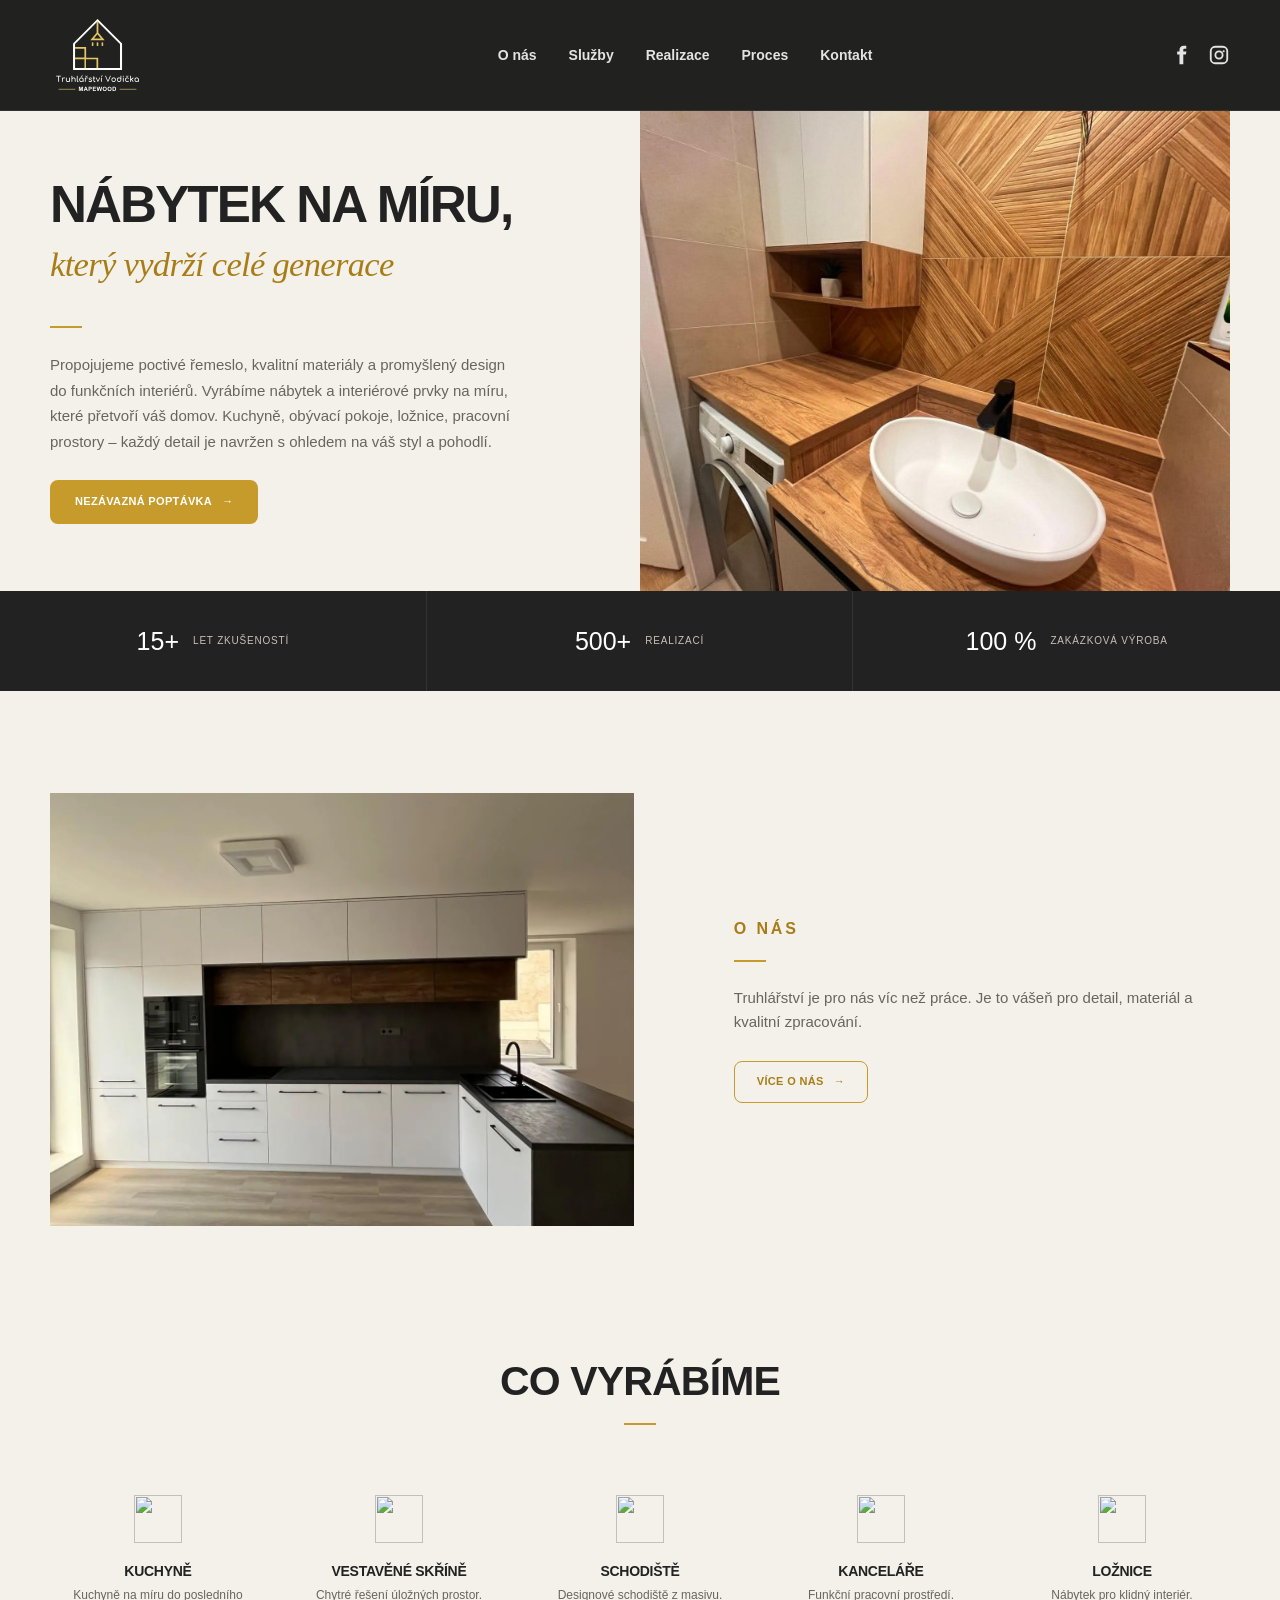
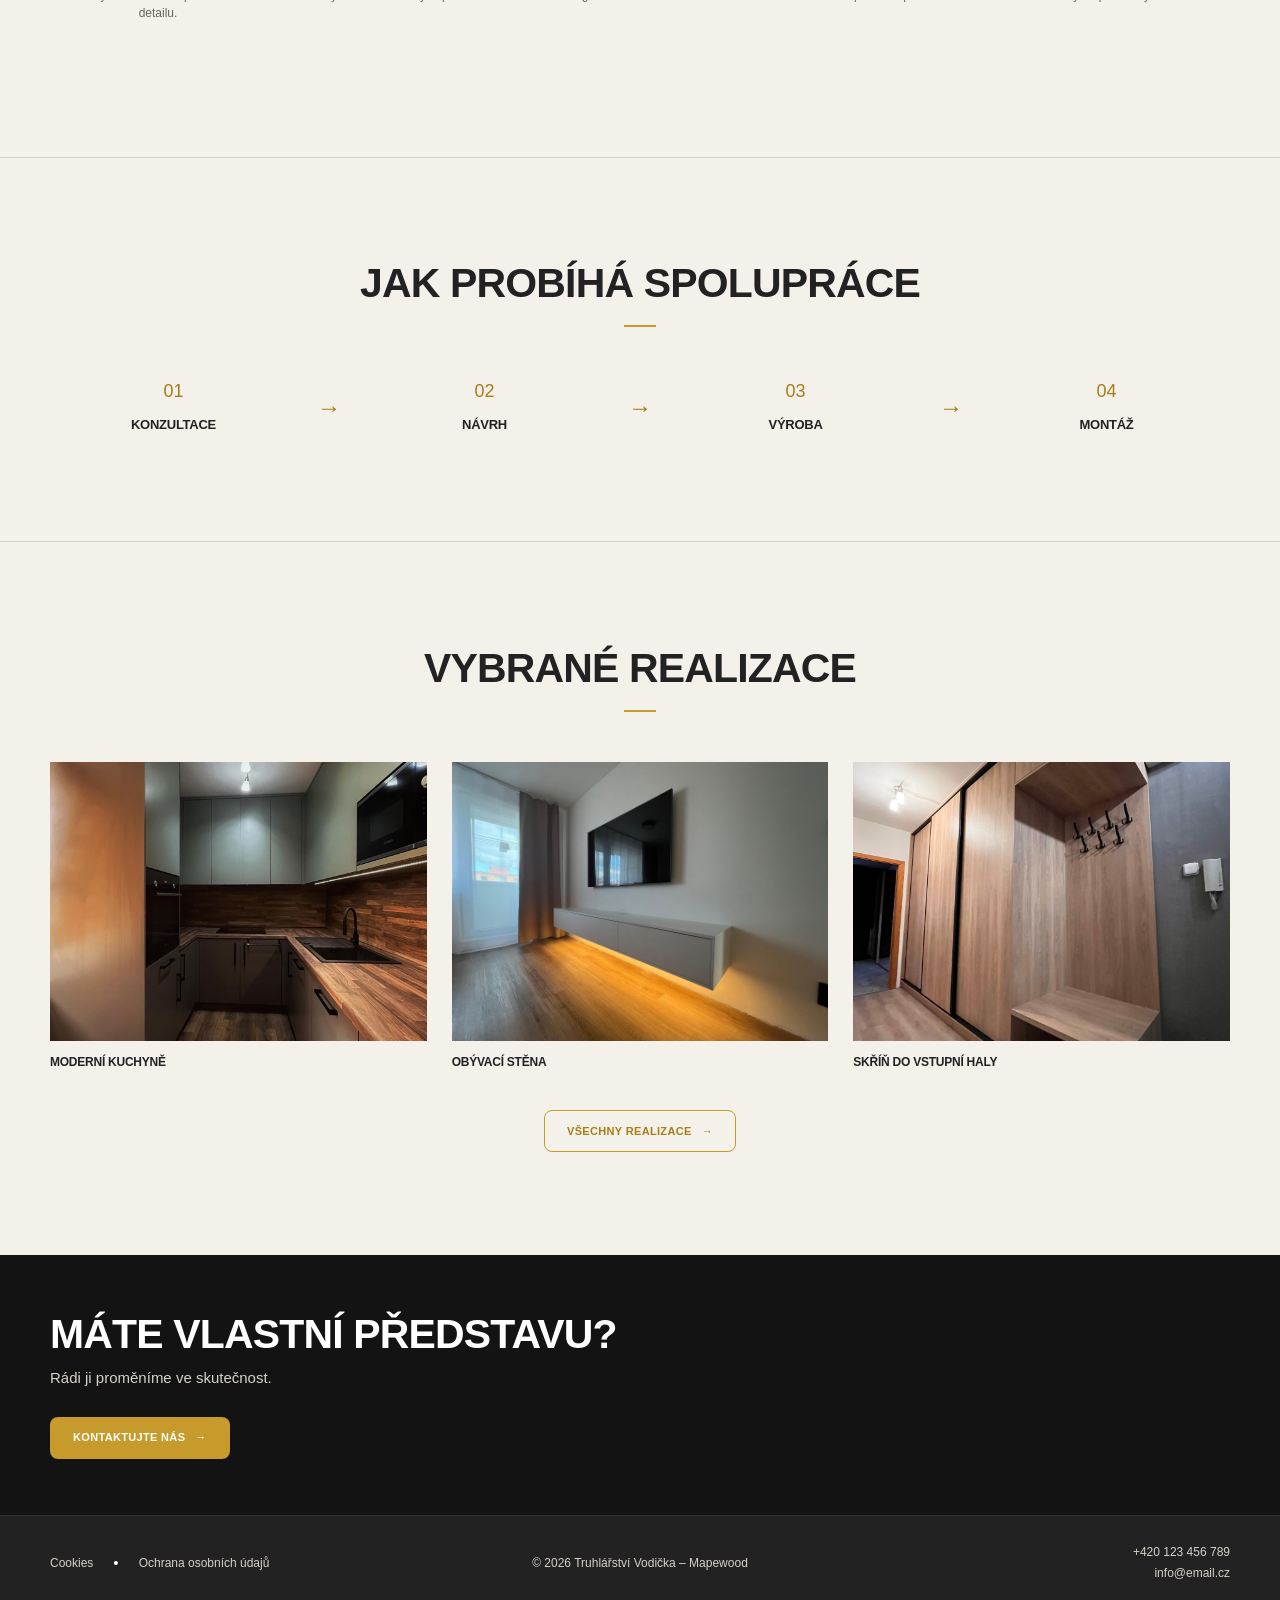
==== index.html @ 7ad86fd7 "Add files via upload Initial website upload" ====
<!DOCTYPE html>
<html lang="cs">

<head>
    <meta charset="UTF-8">

    <meta name="viewport" content="width=device-width, initial-scale=1.0">

    <title>Truhlářství Vodička | Nábytek na míru | Mapewood</title>

    <meta name="description"
        content="Truhlářství Vodička vyrábí zakázkový nábytek a interiéry na míru. Kuchyně, vestavěné skříně, schodiště, ložnice a kancelářský nábytek s důrazem na kvalitu a detail.">

    <meta name="robots" content="index, follow">

    <link rel="icon" type="image/svg+xml" href="assets/favi-vodicka.svg">

    <link rel="stylesheet" href="style.css">
</head>


<body>

    <!-- ===== HEADER ===== -->

    <header class="site-header">

        <div class="site-header__inner">

            <a href="index.html" class="brand" aria-label="Truhlářství Vodička – úvodní stránka">
                <img src="assets/logo-mapewood.svg" alt="Truhlářství Vodička Mapewood">
            </a>


            <nav class="main-nav" id="main-navigation" aria-label="Hlavní navigace">

                <a href="#about">
                    O nás
                </a>

                <a href="pages/sluzby.html">
                    Služby
                </a>

                <a href="pages/realizace.html">
                    Realizace
                </a>

                <a href="#process">
                    Proces
                </a>

                <a href="#contact">
                    Kontakt
                </a>

            </nav>


            <div class="header-socials">

                <a href="#" aria-label="Facebook Truhlářství Vodička" target="_blank" rel="noopener noreferrer">
                    <img src="assets/facebook.svg" alt="" aria-hidden="true">
                </a>

                <a href="#" aria-label="Instagram Truhlářství Vodička" target="_blank" rel="noopener noreferrer">
                    <img src="assets/instagram.svg" alt="" aria-hidden="true">
                </a>

            </div>


            <button class="menu-toggle" type="button" aria-label="Otevřít hlavní menu" aria-controls="main-navigation"
                aria-expanded="false">
                <span></span>
                <span></span>
                <span></span>
            </button>

        </div>

    </header>


    <main>


        <!-- ===== HERO ===== -->

        <section class="hero">

            <div class="hero__content">

                <h1>
                    <span class="hero__title-main">
                        Nábytek na míru,
                    </span>

                    <span class="hero__title-sub">
                        který vydrží celé generace
                    </span>
                </h1>

                <span class="accent-line" aria-hidden="true"></span>

                <p>
                    Propojujeme poctivé řemeslo, kvalitní materiály
                    a promyšlený design do funkčních interiérů. Vyrábíme nábytek a interiérové prvky na míru, které
                    přetvoří váš domov. Kuchyně, obývací pokoje, ložnice, pracovní prostory – každý detail je navržen s
                    ohledem na váš styl a pohodlí.
                </p>

                <a href="#contact" class="button button--primary">
                    Nezávazná poptávka
                    <span aria-hidden="true">→</span>
                </a>

            </div>


            <div class="hero__media">

                <img src="assets/hero.jpg" alt="Zakázkový nábytek na míru v moderním interiéru" fetchpriority="high"
                    decoding="async">

            </div>

        </section>


        <!-- ===== STATS ===== -->

        <section class="stats" aria-label="Truhlářství Vodička v číslech">

            <div class="stats__item">

                <strong>
                    15+
                </strong>

                <span>
                    let zkušeností
                </span>

            </div>


            <div class="stats__item">

                <strong>
                    500+
                </strong>

                <span>
                    realizací
                </span>

            </div>


            <div class="stats__item">

                <strong>
                    100 %
                </strong>

                <span>
                    zakázková výroba
                </span>

            </div>

        </section>


        <!-- ===== ABOUT ===== -->

        <section class="about-section section" id="about">

            <div class="section-inner about-section__inner">

                <div class="about-section__media">

                    <img src="assets/about-us.webp" alt="Truhlářská dílna Truhlářství Vodička" loading="lazy"
                        decoding="async">

                </div>


                <div class="about-section__content">

                    <p class="section-kicker">
                        O nás
                    </p>

                    <span class="accent-line" aria-hidden="true"></span>

                    <p>
                        Truhlářství je pro nás víc než práce.
                        Je to vášeň pro detail, materiál
                        a kvalitní zpracování.
                    </p>

                    <a href="pages/o-nas.html" class="button button--outline">
                        Více o nás
                        <span aria-hidden="true">→</span>
                    </a>

                </div>

            </div>

        </section>


        <!-- ===== SERVICES ===== -->

        <section class="services-section section" id="services">

            <div class="section-inner">

                <div class="section-heading">

                    <h2>
                        Co vyrábíme
                    </h2>

                    <span class="accent-line" aria-hidden="true"></span>

                </div>


                <div class="services-grid">

                    <article class="service-card">

                        <img src="assets/services-kitchen.svg" alt="" aria-hidden="true">

                        <h3>
                            Kuchyně
                        </h3>

                        <p>
                            Kuchyně na míru do posledního detailu.
                        </p>

                    </article>


                    <article class="service-card">

                        <img src="assets/services-wardrobe.svg" alt="" aria-hidden="true">

                        <h3>
                            Vestavěné skříně
                        </h3>

                        <p>
                            Chytré řešení úložných prostor.
                        </p>

                    </article>


                    <article class="service-card">

                        <img src="assets/services-stairs.svg" alt="" aria-hidden="true">

                        <h3>
                            Schodiště
                        </h3>

                        <p>
                            Designové schodiště z masivu.
                        </p>

                    </article>


                    <article class="service-card">

                        <img src="assets/services-office.svg" alt="" aria-hidden="true">

                        <h3>
                            Kanceláře
                        </h3>

                        <p>
                            Funkční pracovní prostředí.
                        </p>

                    </article>


                    <article class="service-card">

                        <img src="assets/services-bedroom.svg" alt="" aria-hidden="true">

                        <h3>
                            Ložnice
                        </h3>

                        <p>
                            Nábytek pro klidný interiér.
                        </p>

                    </article>

                </div>

            </div>

        </section>


        <!-- ===== PROCESS ===== -->

        <section class="process-section section" id="process">

            <div class="section-inner">

                <div class="section-heading">

                    <h2>
                        Jak probíhá spolupráce
                    </h2>

                    <span class="accent-line" aria-hidden="true"></span>

                </div>


                <div class="process">

                    <article>

                        <strong>
                            01
                        </strong>

                        <h3>
                            Konzultace
                        </h3>

                    </article>


                    <span aria-hidden="true">
                        →
                    </span>


                    <article>

                        <strong>
                            02
                        </strong>

                        <h3>
                            Návrh
                        </h3>

                    </article>


                    <span aria-hidden="true">
                        →
                    </span>


                    <article>

                        <strong>
                            03
                        </strong>

                        <h3>
                            Výroba
                        </h3>

                    </article>


                    <span aria-hidden="true">
                        →
                    </span>


                    <article>

                        <strong>
                            04
                        </strong>

                        <h3>
                            Montáž
                        </h3>

                    </article>

                </div>

            </div>

        </section>


        <!-- ===== GALLERY ===== -->

        <section class="featured-section section" aria-labelledby="featured-title">

            <div class="section-inner">

                <div class="section-heading">

                    <h2 id="featured-title">
                        Vybrané realizace
                    </h2>

                    <span class="accent-line" aria-hidden="true"></span>

                </div>


                <div class="featured-grid">

                    <article class="project-card">

                        <img src="assets/kitchen.jpg" alt="Moderní kuchyně vyrobená na míru" loading="lazy"
                            decoding="async">

                        <h3>
                            Moderní kuchyně
                        </h3>

                    </article>


                    <article class="project-card">

                        <img src="assets/livingroom.jpg" alt="Obývací stěna vyrobená na míru" loading="lazy"
                            decoding="async">

                        <h3>
                            Obývací stěna
                        </h3>

                    </article>


                    <article class="project-card">

                        <img src="assets/wardrobe.jpg" alt="Zakázkové skříňe do vstupní haly" loading="lazy"
                            decoding="async">

                        <h3>
                            Skříň do vstupní haly
                        </h3>

                    </article>

                </div>


                <div class="featured-section__more">

                    <a href="pages/realizace.html" class="button button--outline">
                        Všechny realizace
                        <span aria-hidden="true">→</span>
                    </a>

                </div>

            </div>

        </section>


        <!-- ===== CONTACT ===== -->

        <section class="cta-section" id="contact" aria-labelledby="contact-title">

            <div class="cta-overlay" aria-hidden="true"></div>


            <div class="section-inner">

                <h2 id="contact-title">
                    Máte vlastní představu?
                </h2>

                <p>
                    Rádi ji proměníme ve skutečnost.
                </p>

                <a href="mailto:info@email.cz" class="button button--primary">
                    Kontaktujte nás
                    <span aria-hidden="true">→</span>
                </a>

            </div>

        </section>


    </main>


    <!-- ===== FOOTER ===== -->

    <footer class="site-footer">

        <div class="section-inner site-footer__inner">

            <nav class="footer-legal" aria-label="Právní informace">
                <a href="pages/cookies.html">
                    Cookies
                </a>

                <span class="footer-separator" aria-hidden="true">
                    •
                </span>

                <a href="pages/ochrana-osobnich-udaju.html">
                    Ochrana osobních údajů
                </a>
            </nav>


            <p class="footer-copyright">
                © 2026 Truhlářství Vodička – Mapewood
            </p>


            <address class="footer-contact">

                <a href="tel:+420123456789">
                    +420 123 456 789
                </a>

                <a href="mailto:info@email.cz">
                    info@email.cz
                </a>

            </address>

        </div>

    </footer>


    <script src="script.js"></script>

</body>

</html>
---- style.css ----
/* ===== VARIABLES ===== */

:root {
    --cream: #f4f1eb;
    --cream-dark: #e9e4da;
    --white: #ffffff;

    --charcoal: #222222;
    --charcoal-light: #333333;

    --muted: #68655f;
    --line: #d9d4ca;

    --gold: #c79b2b;
    --gold-dark: #a87d17;

    --content-width: 1180px;

    --section-space: clamp(80px, 8vw, 125px);

    --transition: 220ms ease;
}


/* ===== RESET ===== */

* {
    box-sizing: border-box;
}

html {
    scroll-behavior: smooth;
}

body {
    margin: 0;

    background: var(--cream);
    color: var(--charcoal);

    font-family: Arial, Helvetica, sans-serif;
    font-size: 15px;
    line-height: 1.6;
}

img {
    display: block;
    max-width: 100%;
}

a {
    color: inherit;
    text-decoration: none;
}

button {
    font: inherit;
}

h1,
h2,
h3,
p {
    margin-top: 0;
}

h1,
h2,
h3 {
    line-height: 1.15;
    font-weight: 600;
    letter-spacing: -0.02em;
}

h1 {
    font-size: clamp(42px, 5vw, 70px);
}

h2 {
    font-size: clamp(30px, 3.2vw, 46px);
}

h3 {
    font-size: 17px;
}

p {
    color: var(--muted);
}


/* ===== SHARED ===== */

.section-inner {
    width: min(var(--content-width),
            calc(100% - 48px));

    margin-inline: auto;
}

.section {
    padding-block: var(--section-space);
}

.eyebrow,
.section-kicker {
    margin-bottom: 13px;

    color: var(--gold-dark);

    font-size: 16px;
    font-weight: 700;

    letter-spacing: 0.18em;
    text-transform: uppercase;
}

.section-kicker--light {
    color: var(--gold);
}

.accent-line {
    display: block;

    width: 32px;
    height: 2px;

    margin: 18px 0 24px;

    background: var(--gold);
}


/* ===== BUTTONS ===== */

.button {
    display: inline-flex;

    align-items: center;
    justify-content: center;

    gap: 10px;

    min-height: 42px;

    padding: 10px 22px;

    border: 1px solid transparent;
    border-radius: 8px;

    font-size: 11px;
    font-weight: 700;

    letter-spacing: 0.03em;
    text-transform: uppercase;

    transition:
        background var(--transition),
        color var(--transition),
        border-color var(--transition),
        transform var(--transition);
}

.button:hover {
    transform: translateY(-1px);
}

.button--primary {
    color: var(--white);
    background: var(--gold);
}

.button--primary:hover {
    background: var(--gold-dark);
}

.button--outline {
    color: var(--gold-dark);

    border-color: var(--gold);

    background: transparent;
}

.button--outline:hover {
    color: var(--white);

    background: var(--gold);
}


/* ===== HEADER ===== */

.site-header {
    position: sticky;
    top: 0;
    z-index: 100;

    background: rgba(24, 24, 22, 0.96);

    border-bottom: 1px solid rgba(255, 255, 255, 0.08);

    transition:
        background 250ms ease,
        box-shadow 250ms ease,
        backdrop-filter 250ms ease;
}


/* scroll - glass efekt */

.site-header.is-scrolled {
    background: rgba(24, 24, 22, 0.78);

    box-shadow: 0 8px 30px rgba(0, 0, 0, 0.14);

    backdrop-filter: blur(14px);
    -webkit-backdrop-filter: blur(14px);
}

.site-header__inner {
    width: min(var(--content-width),
            calc(100% - 48px));

    min-height: 110px;

    margin-inline: auto;

    display: grid;

    grid-template-columns:
        150px 1fr auto;

    align-items: center;

    gap: 35px;
}


/* ===== LOGO ===== */

.brand {
    display: inline-flex;

    width: 95px;
    height: 90px;

    padding: 6px;

    align-items: center;
}

.brand img {
    width: 100%;
    height: 100%;

    object-fit: contain;
}


/* ===== NAVIGATION ===== */

.main-nav {
    display: flex;

    justify-content: center;
    align-items: center;

    gap: clamp(22px, 2.5vw, 42px);
}

.main-nav a {
    position: relative;

    color: rgba(255, 255, 255, 0.88);

    font-size: 14px;
    font-weight: 600;

    transition: color var(--transition);
}

.main-nav a:hover,
.main-nav a.is-active {
    color: var(--gold);
}

.main-nav a::after {
    content: "";

    position: absolute;

    left: 0;
    right: 0;
    bottom: -7px;

    height: 2px;

    background: var(--gold);

    transform: scaleX(0);

    transition: transform var(--transition);
}

.main-nav a:hover,
.main-nav a.is-active {
    color: var(--gold-dark);
}

.main-nav a:hover::after,
.main-nav a.is-active::after {
    transform: scaleX(1);
}


/* ===== HEADER SOCIALS ===== */

.header-socials {
    display: flex;

    align-items: center;

    gap: 16px;
}

.header-socials a {
    display: flex;

    align-items: center;
    justify-content: center;
}

.header-socials img {
    width: 22px;
    height: 22px;

    object-fit: contain;

    filter: invert(1);

    opacity: 0.88;

    transition:
        transform var(--transition),
        opacity var(--transition);
}

.header-socials a:hover img {
    transform: translateY(-2px);
    opacity: 1;
}


/* ===== MOBILE TOGGLE ===== */

.menu-toggle {
    display: none;

    width: 42px;
    height: 42px;

    padding: 9px;

    border: 0;

    background: transparent;

    cursor: pointer;
}

.menu-toggle span {
    display: block;

    width: 100%;
    height: 2px;

    margin: 5px 0;

    background: var(--white);
}


/* ===== HERO ===== */

.hero {
    width: min(var(--content-width),
            calc(100% - 48px));

    min-height: 480px;

    margin-inline: auto;

    display: grid;

    grid-template-columns:
        1fr 1fr;

    align-items: stretch;
}

.hero__content {
    display: flex;

    flex-direction: column;
    justify-content: center;
    align-items: flex-start;

    padding:
        60px clamp(40px, 5vw, 70px) 60px 0;
}

.hero__content h1 {
    margin: 0 0 24px;

    line-height: 1;
    letter-spacing: -0.03em;
}

.hero__title-main {
    display: block;

    white-space: nowrap;

    color: var(--charcoal);

    font-family: Arial, Helvetica, sans-serif;

    font-size: clamp(40px, 4vw, 58px);
    font-weight: 700;

    line-height: 1.05;

    text-transform: uppercase;
}

.hero__title-sub {
    display: block;

    margin-top: 13px;

    color: var(--gold-dark);

    font-family: Georgia, "Times New Roman", serif;

    font-size: clamp(27px, 2.7vw, 40px);
    font-weight: 400;
    font-style: italic;

    line-height: 1.15;

    letter-spacing: -0.02em;

    text-transform: lowercase;
}

.hero__content>p {
    max-width: 470px;

    margin-bottom: 26px;

    font-size: 15px;
    line-height: 1.7;
}

.hero__content .button {
    width: auto;

    min-height: 44px;

    padding: 11px 24px;

    border-radius: 8px;
}

.hero__media {
    width: 100%;
    height: 100%;

    min-height: 480px;

    overflow: hidden;
}

.hero__media img {
    width: 100%;
    height: 100%;

    object-fit: cover;
}


/* ===== STATS ===== */

.stats {
    display: grid;

    grid-template-columns:
        repeat(3, 1fr);

    color: var(--white);

    background: var(--charcoal);
}

.stats__item {
    min-height: 100px;

    padding: 25px;

    display: flex;

    align-items: center;
    justify-content: center;

    gap: 14px;

    border-right: 1px solid rgba(255, 255, 255, 0.08);
}

.stats__item:last-child {
    border-right: 0;
}

.stats strong {
    font-size: 25px;
    font-weight: 500;
}

.stats span {
    color: #c6c1b8;

    font-size: 10px;

    letter-spacing: 0.08em;

    text-transform: uppercase;
}


/* ===== SECTION HEADINGS ===== */

.section-heading {
    margin-bottom: 50px;

    text-align: center;
}

.section-heading h2 {
    margin-bottom: 0;

    text-transform: uppercase;
}

.section-heading .accent-line {
    margin-inline: auto;
}

.section-heading--row {
    display: flex;

    align-items: end;
    justify-content: space-between;

    gap: 30px;

    text-align: left;
}

.section-heading--row .accent-line {
    margin-left: 0;
}


/* ===== ABOUT ===== */

.about-section__inner {
    display: grid;

    grid-template-columns:
        1fr 0.85fr;

    align-items: center;

    gap: clamp(45px, 8vw, 100px);
}

.about-section__media {
    aspect-ratio: 1.35;

    overflow: hidden;
}

.about-section__media img {
    width: 100%;
    height: 100%;

    object-fit: cover;

    transition: transform 500ms ease;
}

.about-section__media:hover img {
    transform: scale(1.02);
}

.about-section__content {
    max-width: 500px;
}

.about-section__content h2 {
    text-transform: uppercase;
}

.about-section__content .button {
    margin-top: 12px;
}


/* ===== SERVICES ===== */

.services-section {
    padding-top: 30px;
}

.services-grid {
    display: grid;

    grid-template-columns:
        repeat(5, 1fr);

    gap: 25px;
}

.service-card {
    padding: 20px 12px;

    text-align: center;
}

.service-card img {
    width: 48px;
    height: 48px;

    margin: 0 auto 20px;
}

.service-card h3 {
    margin-bottom: 8px;

    font-size: 14px;

    text-transform: uppercase;
}

.service-card p {
    max-width: 170px;

    margin-inline: auto;

    font-size: 12px;

    line-height: 1.45;
}


/* ===== PROCESS ===== */

.process-section {
    border-block: 1px solid var(--line);
}

.process {
    display: grid;

    grid-template-columns:
        1fr auto 1fr auto 1fr auto 1fr;

    align-items: center;

    gap: 20px;

    text-align: center;
}

.process article strong {
    display: block;

    margin-bottom: 12px;

    color: var(--gold-dark);

    font-size: 18px;
    font-weight: 500;
}

.process article h3 {
    margin-bottom: 6px;

    font-size: 13px;

    text-transform: uppercase;
}

.process article p {
    max-width: 180px;

    margin-inline: auto;

    font-size: 11px;

    line-height: 1.45;
}

.process>span {
    color: var(--gold-dark);

    font-size: 24px;
}


/* ===== GALLERY ===== */

.featured-grid {
    display: grid;

    grid-template-columns:
        repeat(3, 1fr);

    gap: 25px;
}

.project-card {
    overflow: hidden;
}

.project-card img {
    width: 100%;

    aspect-ratio: 1.35;

    object-fit: cover;

    margin-bottom: 15px;

    transition: transform 500ms ease;
}

.project-card:hover img {
    transform: scale(1.035);
}

.project-card h3 {
    margin-bottom: 1px;

    font-size: 12px;

    text-transform: uppercase;
}

.project-card p {
    margin: 0;

    font-size: 11px;
}

.featured-section__more {
    display: flex;

    justify-content: center;

    margin-top: 40px;
}


/* ===== CONTACT ===== */

.cta-section {
    position: relative;

    min-height: 260px;

    display: flex;

    align-items: center;

    isolation: isolate;

    background:
        #222 url("assets/our-work.webp") center / cover no-repeat;
}

.cta-overlay {
    position: absolute;

    inset: 0;

    z-index: -1;

    background: rgba(15, 15, 15, 0.72);
}

.cta-section h2 {
    margin-bottom: 8px;

    color: var(--white);

    text-transform: uppercase;
}

.cta-section p:not(.section-kicker) {
    color: #d7d3ca;
}

.cta-section .button {
    margin-top: 12px;
}


/* ===== FOOTER ===== */

.site-footer {
    color: var(--white);

    background: var(--charcoal);
    border-top: 1px solid rgba(255, 255, 255, 0.06);
}

.site-footer__inner {
    min-height: 95px;

    display: grid;

    grid-template-columns:
        1fr auto 1fr;

    align-items: center;

    gap: 40px;
}


/* Právní odkazy */

.footer-legal {
    display: flex;

    align-items: center;
    gap: 20px;
}

.footer-legal a {
    color: #d6d1c9;

    font-size: 12px;

    transition: color var(--transition);
}

.footer-legal a:hover {
    color: var(--gold);
}


/* Copyright */

.footer-copyright {
    margin: 0;

    color: #d6d1c9;

    font-size: 12px;

    text-align: center;
    white-space: nowrap;
}


/* Kontakt */

.footer-contact {
    display: flex;

    flex-direction: column;
    align-items: flex-end;

    gap: 2px;

    margin: 0;

    font-style: normal;
}

.footer-contact a {
    color: #d6d1c9;

    font-size: 12px;

    transition: color var(--transition);
}

.footer-contact a:hover {
    color: var(--gold);
}

/* ===== PAGE HERO ===== */

.page-hero {
    position: relative;

    min-height: 320px;

    display: flex;
    align-items: center;

    overflow: hidden;

    isolation: isolate;
}

.page-hero__media {
    position: absolute;
    inset: 0;

    z-index: -2;
}

.page-hero__media img {
    width: 100%;
    height: 100%;

    object-fit: cover;
}

.page-hero__overlay {
    position: absolute;
    inset: 0;

    z-index: -1;

    background: rgba(20, 20, 18, 0.58);
}

.page-hero__content {
    display: flex;
    align-items: center;

    min-height: 320px;
}

.page-hero h1 {
    margin: 0;

    color: var(--white);

    font-size: clamp(42px, 5vw, 64px);
    font-weight: 700;

    text-transform: uppercase;
}

/* ===== ABOUT GALLERY ===== */

.about-gallery {
    padding: 0 0 var(--section-space);
}

.about-gallery__grid {
    display: grid;

    grid-template-columns:
        0.85fr 1.3fr 0.85fr;

    gap: 16px;

    align-items: stretch;
}

.about-gallery__item {
    margin: 0;

    height: 300px;

    overflow: hidden;
}

.about-gallery__item--large {
    height: 360px;

    margin-top: -30px;
}

.about-gallery__item img {
    width: 100%;
    height: 100%;

    object-fit: cover;

    transition: transform 500ms ease;
}

.about-gallery__item:hover img {
    transform: scale(1.025);
}

/* ===== SERVICES PAGE INTRO ===== */

.services-page-intro__inner {
    max-width: 760px;

    text-align: center;
}

.services-page-intro__inner .accent-line {
    margin-inline: auto;
}

.services-page-intro__inner h2 {
    margin-bottom: 0;
}

.services-page-intro__inner>p:last-child {
    margin-top: 0;

    font-size: 16px;
    line-height: 1.8;
}


/* ===== SERVICE DETAIL ===== */

.service-detail {
    border-top: 1px solid var(--line);
}

.service-detail__inner {
    display: grid;

    grid-template-columns:
        0.8fr 1.2fr;

    gap: clamp(55px, 7vw, 100px);

    align-items: center;
}


/* střídání strany */

.service-detail--reverse .service-detail__content {
    order: 2;
}

.service-detail--reverse .service-detail__gallery {
    order: 1;
}


/* text */

.service-detail__content {
    max-width: 440px;
}

.service-detail__content h2 {
    margin-bottom: 0;

    font-size: clamp(30px, 3vw, 44px);

    text-transform: uppercase;
}

.service-detail__content p {
    line-height: 1.8;
}


/* galerie */

.service-detail__gallery {
    display: grid;

    grid-template-columns:
        1.25fr 0.75fr;

    grid-template-rows:
        1fr 1fr;

    gap: 10px;

    min-height: 430px;
}

.service-detail__image {
    margin: 0;

    overflow: hidden;
}

.service-detail__image--large {
    grid-row:
        1 / 3;
}

.service-detail__image img {
    width: 100%;
    height: 100%;

    object-fit: cover;

    transition: transform 500ms ease;
}

.service-detail__image:hover img {
    transform: scale(1.025);
}

/* ===== TABLET ===== */

@media (max-width: 1000px) {

    .site-header__inner {
        grid-template-columns:
            140px 1fr auto;

        gap: 20px;
    }

    .main-nav {
        gap: 18px;
    }

    .main-nav a {
        font-size: 13px;
    }

    .hero__title-main {
        font-size: clamp(34px, 4.5vw, 48px);
    }

    .hero__title-sub {
        font-size: clamp(24px, 3vw, 34px);
    }

    .services-grid {
        grid-template-columns:
            repeat(3, 1fr);
    }

    .process {
        grid-template-columns:
            repeat(2, 1fr);

        gap: 35px;
    }

    .process>span {
        display: none;
    }
}


/* ===== MOBILE ===== */

@media (max-width: 760px) {

    .section-inner,
    .site-header__inner,
    .hero {
        width: calc(100% - 32px);
    }

    .site-header__inner {
        min-height: 90px;

        grid-template-columns:
            1fr auto;
    }

    .brand {
        width: 105px;
        height: 85px;
    }

    .main-nav,
    .header-socials {
        display: none;
    }

    .menu-toggle {
        display: block;
    }

    .menu-toggle span {
        transition:
            transform 220ms ease,
            opacity 220ms ease;
    }

    .menu-toggle.is-active span:nth-child(1) {
        transform: translateY(7px) rotate(45deg);
    }

    .menu-toggle.is-active span:nth-child(2) {
        opacity: 0;
    }

    .menu-toggle.is-active span:nth-child(3) {
        transform: translateY(-7px) rotate(-45deg);
    }

    .main-nav.is-open {
        position: absolute;

        top: 90px;
        right: 16px;
        left: auto;

        width: 66.666%;

        display: flex;

        flex-direction: column;

        align-items: flex-start;

        gap: 0;

        padding: 16px 22px 20px;

        background: var(--cream);

        border: 1px solid var(--line);

        box-shadow:
            0 10px 25px rgba(0, 0, 0, 0.10);
    }

    .main-nav.is-open a {
        width: 100%;

        padding: 12px 4px;

        color: var(--charcoal);

        font-size: 14px;
    }

    .main-nav.is-open a:hover,
    .main-nav.is-open a.is-active {
        color: var(--gold-dark);
    }

    .main-nav.is-open a::after {
        display: none;
    }


    /* ===== MOBILE HERO ===== */

    .hero {
        grid-template-columns: 1fr;

        min-height: auto;
    }

    .hero__content {
        padding:
            50px 0 45px;
    }

    .hero__content h1 {
        margin-bottom: 22px;
    }

    .hero__title-main {
        white-space: normal;

        font-size: clamp(36px, 10vw, 48px);
    }

    .hero__title-sub {
        margin-top: 10px;

        font-size: clamp(25px, 7vw, 34px);
    }

    .hero__content>p {
        max-width: 100%;
    }

    .hero__media {
        min-height: 330px;
    }


    /* ===== MOBILE STATS ===== */

    .stats {
        grid-template-columns: 1fr;
    }

    .stats__item {
        min-height: 80px;

        border-right: 0;

        border-bottom:
            1px solid rgba(255, 255, 255, 0.08);
    }

    .stats__item:last-child {
        border-bottom: 0;
    }


    /* ===== MOBILE ABOUT ===== */

    .about-section__inner {
        grid-template-columns: 1fr;
    }

    .about-section__content {
        max-width: none;
    }


    /* ===== MOBILE SERVICES ===== */

    .services-grid {
        grid-template-columns:
            1fr 1fr;
    }


    /* ===== MOBILE HEADINGS ===== */

    .section-heading--row {
        align-items: flex-start;

        flex-direction: column;
    }


    /* ===== MOBILE GALLERY ===== */

    .featured-grid {
        grid-template-columns:
            1fr 1fr;
    }


    .site-footer__inner {
        grid-template-columns: 1fr;

        gap: 22px;

        padding-block: 35px;

        text-align: center;
    }

    .footer-separator {
        color: var(--gold);
        font-size: 12px;
    }

    .footer-legal {
        justify-content: center;

        flex-wrap: wrap;

        gap: 8px 18px;
    }

    .footer-copyright {
        white-space: normal;
    }

    .footer-contact {
        align-items: center;
    }

    .page-hero,
    .page-hero__content {
        min-height: 220px;
    }

    .about-page__inner {
        grid-template-columns: 1fr;

        gap: 35px;
    }

    .about-page__text {
        max-width: none;
    }

    .about-gallery__grid {
        grid-template-columns: 1fr;

        gap: 12px;
    }

    .about-gallery__item,
    .about-gallery__item--large {
        height: 260px;

        margin-top: 0;
    }

    /* ===== MOBILE SERVICES PAGE ===== */

    @media (max-width: 760px) {

        .services-page-intro__inner {
            max-width: none;
        }

        .service-detail__inner {
            grid-template-columns: 1fr;

            gap: 35px;
        }

        .service-detail--reverse .service-detail__content,
        .service-detail--reverse .service-detail__gallery {
            order: initial;
        }

        .service-detail__content {
            max-width: none;
        }

        .service-detail__gallery {
            grid-template-columns:
                1fr 1fr;

            grid-template-rows:
                260px 200px;

            min-height: 0;
        }

        .service-detail__image--large {
            grid-column:
                1 / 3;

            grid-row: auto;
        }

    }
}

/* ===== SMALL MOBILE ===== */

@media (max-width: 480px) {

    .services-grid,
    .featured-grid {
        grid-template-columns: 1fr;
    }

    .process {
        grid-template-columns: 1fr;
    }

    .hero__title-main {
        font-size: 34px;
    }

    .hero__title-sub {
        font-size: 26px;
    }

    .main-nav.is-open {
        width: 72%;
    }

    .service-detail__gallery {
        grid-template-columns: 1fr;
        grid-template-rows: none;
    }

    .service-detail__image,
    .service-detail__image--large {
        grid-column: auto;
        grid-row: auto;

        height: 240px;
    }
}
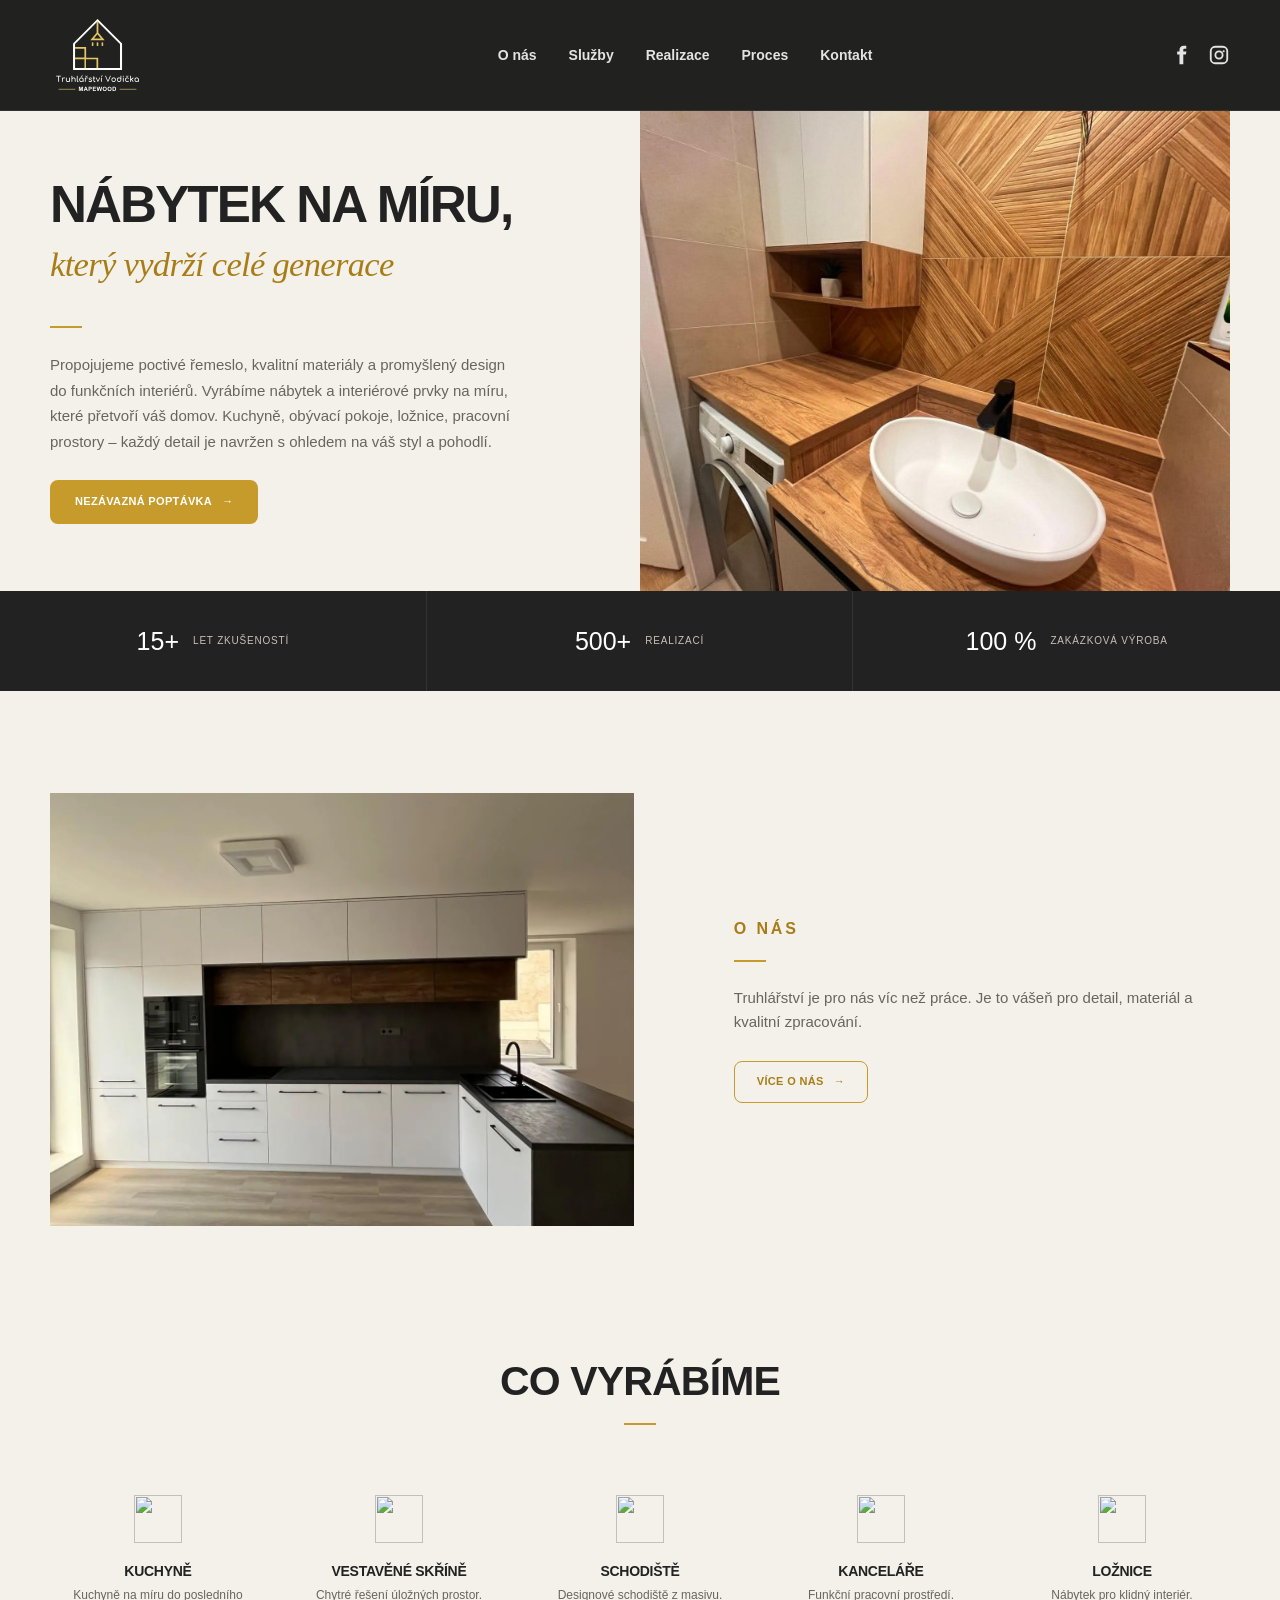
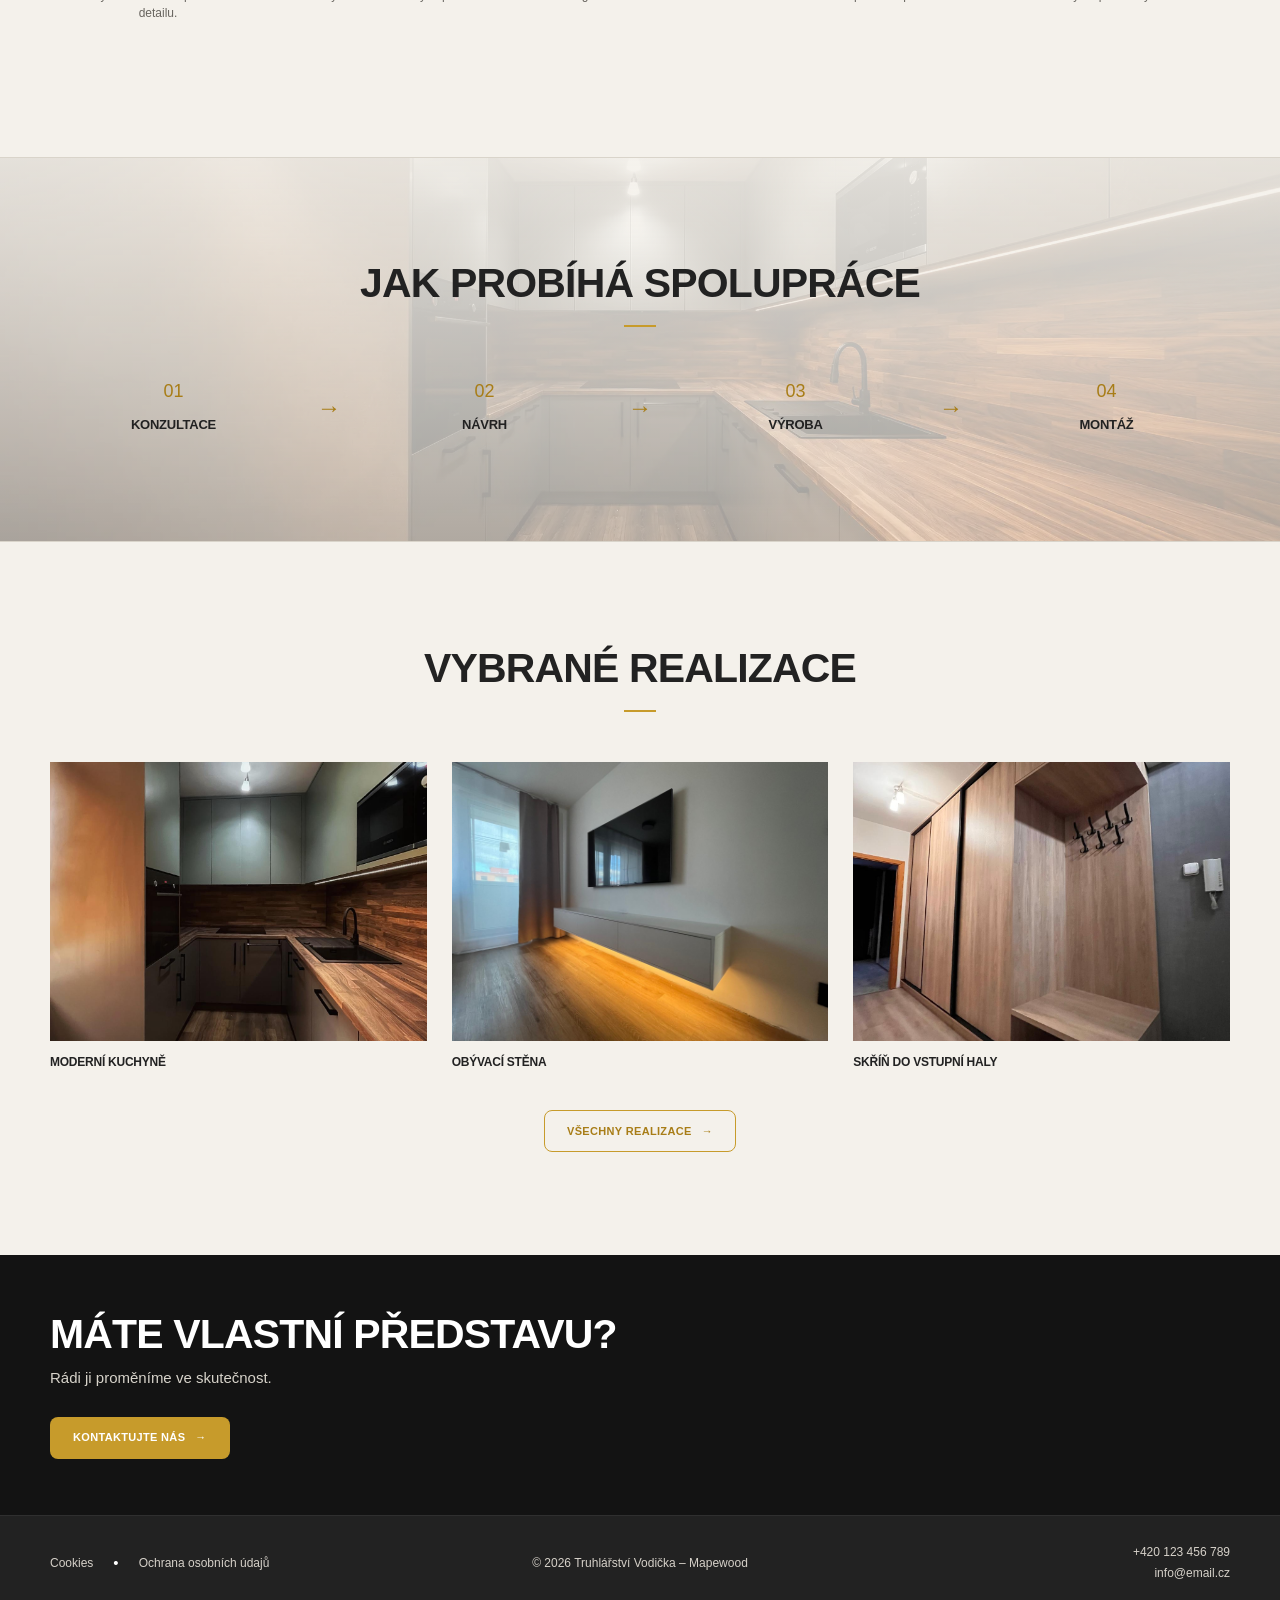
==== commit 1d879479: "Add files via upload" ====
--- a/index.html
+++ b/index.html
@@ -50,7 +50,7 @@
                     Proces
                 </a>
 
-                <a href="#contact">
+                <a href="pages/kontakt.html">
                     Kontakt
                 </a>
 
--- a/style.css
+++ b/style.css
@@ -184,7 +184,6 @@
 
 .button--outline:hover {
     color: var(--white);
-
     background: var(--gold);
 }
 
@@ -280,11 +279,6 @@
     transition: color var(--transition);
 }
 
-.main-nav a:hover,
-.main-nav a.is-active {
-    color: var(--gold);
-}
-
 .main-nav a::after {
     content: "";
 
@@ -667,7 +661,14 @@
 /* ===== PROCESS ===== */
 
 .process-section {
+    position: relative;
+
     border-block: 1px solid var(--line);
+
+    background:
+        linear-gradient(rgba(244, 241, 235, 0.92),
+            rgba(244, 241, 235, 0.65)),
+        url("assets/proces.webp") center / cover no-repeat;
 }
 
 .process {
@@ -773,7 +774,7 @@
 }
 
 
-/* ===== CONTACT ===== */
+/* ===== CTA ===== */
 
 .cta-section {
     position: relative;
@@ -823,6 +824,7 @@
     color: var(--white);
 
     background: var(--charcoal);
+
     border-top: 1px solid rgba(255, 255, 255, 0.06);
 }
 
@@ -846,6 +848,7 @@
     display: flex;
 
     align-items: center;
+
     gap: 20px;
 }
 
@@ -903,6 +906,7 @@
     color: var(--gold);
 }
 
+
 /* ===== PAGE HERO ===== */
 
 .page-hero {
@@ -911,6 +915,7 @@
     min-height: 320px;
 
     display: flex;
+
     align-items: center;
 
     overflow: hidden;
@@ -920,6 +925,7 @@
 
 .page-hero__media {
     position: absolute;
+
     inset: 0;
 
     z-index: -2;
@@ -934,6 +940,7 @@
 
 .page-hero__overlay {
     position: absolute;
+
     inset: 0;
 
     z-index: -1;
@@ -943,6 +950,7 @@
 
 .page-hero__content {
     display: flex;
+
     align-items: center;
 
     min-height: 320px;
@@ -958,6 +966,7 @@
 
     text-transform: uppercase;
 }
+
 
 /* ===== ABOUT GALLERY ===== */
 
@@ -1003,6 +1012,7 @@
     transform: scale(1.025);
 }
 
+
 /* ===== SERVICES PAGE INTRO ===== */
 
 .services-page-intro__inner {
@@ -1115,7 +1125,406 @@
     transform: scale(1.025);
 }
 
-/* ===== TABLET ===== */
+
+/* ===== CONTACT PAGE ===== */
+
+.contact-page {
+    border-bottom: 1px solid var(--line);
+}
+
+.contact-page__heading {
+    max-width: 760px;
+
+    margin: 0 auto 65px;
+
+    text-align: center;
+}
+
+.contact-page__heading .accent-line {
+    margin-inline: auto;
+}
+
+.contact-page__heading h2 {
+    margin-bottom: 0;
+}
+
+.contact-page__heading>p:last-child {
+    margin-bottom: 0;
+
+    font-size: 16px;
+    line-height: 1.8;
+}
+
+
+/* ===== CONTACT GRID ===== */
+
+.contact-grid {
+    display: grid;
+
+    grid-template-columns:
+        0.8fr 1.2fr;
+
+    gap: clamp(45px, 7vw, 90px);
+
+    align-items: stretch;
+}
+
+
+/* ===== CONTACT CARD ===== */
+
+.contact-card {
+    display: flex;
+
+    flex-direction: column;
+    justify-content: center;
+
+    padding:
+        clamp(35px, 5vw, 55px);
+
+    background: var(--cream-dark);
+}
+
+.contact-card h2 {
+    margin-bottom: 0;
+
+    font-size: clamp(20px, 3vw, 26px);
+
+    text-transform: uppercase;
+}
+
+.contact-card .accent-line {
+    margin-bottom: 32px;
+}
+
+
+/* ===== CONTACT LIST ===== */
+
+.contact-list {
+    display: grid;
+}
+
+.contact-list__item {
+    padding-block: 20px;
+
+    border-bottom: 1px solid var(--line);
+}
+
+.contact-list__item:first-child {
+    padding-top: 0;
+}
+
+.contact-list__item:last-child {
+    border-bottom: 0;
+}
+
+.contact-list__label {
+    display: block;
+
+    margin-bottom: 5px;
+
+    color: var(--gold-dark);
+
+    font-size: 11px;
+    font-weight: 700;
+
+    letter-spacing: 0.12em;
+    text-transform: uppercase;
+}
+
+.contact-list__item a,
+.contact-list__item p {
+    margin: 0;
+
+    color: var(--charcoal);
+
+    font-size: 16px;
+    line-height: 1.65;
+}
+
+.contact-list__item a {
+    transition: color var(--transition);
+}
+
+.contact-list__item a:hover {
+    color: var(--gold-dark);
+}
+
+
+/* ===== CONTACT ACTIONS ===== */
+
+.contact-actions {
+    display: flex;
+
+    flex-wrap: wrap;
+
+    gap: 12px;
+
+    margin-top: 32px;
+}
+
+
+/* ===== CONTACT MAP ===== */
+
+.contact-map {
+    min-height: 500px;
+
+    overflow: hidden;
+
+    background: var(--cream-dark);
+}
+
+.contact-map iframe {
+    display: block;
+
+    width: 100%;
+    height: 100%;
+    min-height: 500px;
+
+    border: 0;
+}
+
+
+/* ===== COMPANY DETAILS ===== */
+
+.company-details {
+    position: relative;
+
+    border-bottom: 1px solid var(--line);
+
+    background:
+        linear-gradient(
+            rgba(233, 228, 218, 0.92),
+            rgba(233, 228, 218, 0.92)
+        ),
+        url("assets/proces.webp") center / cover no-repeat;
+}
+
+.company-details__inner {
+    display: block;
+
+    max-width: 720px;
+
+    margin-inline: auto;
+}
+
+.company-details__intro {
+    max-width: none;
+
+    margin-bottom: 45px;
+
+    text-align: center;
+}
+
+.company-details__intro h2 {
+    margin-bottom: 0;
+
+    font-size: clamp(28px, 3vw, 40px);
+
+    text-transform: uppercase;
+}
+
+.company-details__intro .accent-line {
+    margin-inline: auto;
+}
+
+.company-details__intro>p:last-child {
+    margin-bottom: 0;
+}
+
+/* ===== COMPANY DATA ===== */
+
+.company-details__data {
+    width: 100%;
+
+    padding: 18px 28px;
+
+    background: rgba(126, 96, 67, 0.10);
+
+    border: 1px solid rgba(126, 96, 67, 0.22);
+    border-radius: 10px;
+
+    box-shadow:
+        inset 0 1px 0 rgba(255, 255, 255, 0.22),
+        0 10px 30px rgba(58, 45, 32, 0.06);
+
+    backdrop-filter: blur(10px);
+    -webkit-backdrop-filter: blur(10px);
+}
+
+.company-data__row {
+    display: flex;
+
+    flex-direction: column;
+    align-items: center;
+
+    gap: 3px;
+
+    padding-block: 14px;
+
+    text-align: center;
+
+    border-bottom: 1px solid var(--line);
+}
+
+.company-data__row span {
+    color: var(--muted);
+
+    font-size: 12px;
+
+    letter-spacing: 0.10em;
+    text-transform: uppercase;
+}
+
+.company-data__row strong {
+    color: var(--charcoal);
+
+    font-size: 15px;
+    font-weight: 600;
+}
+
+
+/* ===== CONTACT FORM SECTION ===== */
+
+.contact-form-section {
+    background: var(--cream);
+}
+
+.contact-form-section__inner {
+    display: grid;
+
+    grid-template-columns:
+        0.75fr 1.25fr;
+
+    gap: clamp(55px, 8vw, 110px);
+
+    align-items: start;
+}
+
+.contact-form-section__content {
+    max-width: 420px;
+}
+
+.contact-form-section__content h2 {
+    margin-bottom: 0;
+
+    font-size: clamp(30px, 3vw, 44px);
+
+    text-transform: uppercase;
+}
+
+.contact-form-section__content>p:last-child {
+    margin-bottom: 0;
+
+    line-height: 1.8;
+}
+
+
+/* ===== CONTACT FORM ===== */
+
+.contact-form {
+    display: grid;
+
+    gap: 22px;
+}
+
+.contact-form__row {
+    display: grid;
+
+    grid-template-columns:
+        1fr 1fr;
+
+    gap: 20px;
+}
+
+.form-field {
+    display: flex;
+
+    flex-direction: column;
+
+    gap: 7px;
+}
+
+.form-field label {
+    color: var(--charcoal);
+
+    font-size: 11px;
+    font-weight: 700;
+
+    letter-spacing: 0.08em;
+    text-transform: uppercase;
+}
+
+.form-field input,
+.form-field textarea {
+    width: 100%;
+
+    padding: 13px 15px;
+
+    border: 1px solid var(--line);
+    border-radius: 0;
+
+    outline: none;
+
+    color: var(--charcoal);
+
+    background: var(--white);
+
+    font: inherit;
+
+    transition:
+        border-color var(--transition),
+        box-shadow var(--transition);
+}
+
+.form-field input {
+    min-height: 48px;
+}
+
+.form-field textarea {
+    min-height: 170px;
+
+    resize: vertical;
+}
+
+.form-field input::placeholder,
+.form-field textarea::placeholder {
+    color: #9a968f;
+}
+
+.form-field input:focus,
+.form-field textarea:focus {
+    border-color: var(--gold);
+
+    box-shadow:
+        0 0 0 2px rgba(199, 155, 43, 0.10);
+}
+
+
+/* ===== FORM FOOTER ===== */
+
+.contact-form__footer {
+    display: flex;
+
+    align-items: center;
+
+    gap: 22px;
+
+    margin-top: 5px;
+}
+
+.contact-form__footer p {
+    max-width: 430px;
+
+    margin: 0;
+
+    font-size: 11px;
+    line-height: 1.5;
+}
+
+
+/* =========================================================
+   TABLET
+   ========================================================= */
 
 @media (max-width: 1000px) {
 
@@ -1157,10 +1566,25 @@
     .process>span {
         display: none;
     }
-}
-
-
-/* ===== MOBILE ===== */
+
+    .contact-grid,
+    .contact-form-section__inner {
+        grid-template-columns:
+            1fr 1fr;
+
+        gap: 45px;
+    }
+
+    .contact-map,
+    .contact-map iframe {
+        min-height: 430px;
+    }
+}
+
+
+/* =========================================================
+   MOBILE
+   ========================================================= */
 
 @media (max-width: 760px) {
 
@@ -1170,6 +1594,9 @@
         width: calc(100% - 32px);
     }
 
+
+    /* ===== HEADER ===== */
+
     .site-header__inner {
         min-height: 90px;
 
@@ -1221,7 +1648,6 @@
         display: flex;
 
         flex-direction: column;
-
         align-items: flex-start;
 
         gap: 0;
@@ -1256,7 +1682,7 @@
     }
 
 
-    /* ===== MOBILE HERO ===== */
+    /* ===== HERO ===== */
 
     .hero {
         grid-template-columns: 1fr;
@@ -1294,7 +1720,7 @@
     }
 
 
-    /* ===== MOBILE STATS ===== */
+    /* ===== STATS ===== */
 
     .stats {
         grid-template-columns: 1fr;
@@ -1314,7 +1740,7 @@
     }
 
 
-    /* ===== MOBILE ABOUT ===== */
+    /* ===== ABOUT ===== */
 
     .about-section__inner {
         grid-template-columns: 1fr;
@@ -1324,16 +1750,75 @@
         max-width: none;
     }
 
-
-    /* ===== MOBILE SERVICES ===== */
+    .about-page__inner {
+        grid-template-columns: 1fr;
+
+        gap: 35px;
+    }
+
+    .about-page__text {
+        max-width: none;
+    }
+
+    .about-gallery__grid {
+        grid-template-columns: 1fr;
+
+        gap: 12px;
+    }
+
+    .about-gallery__item,
+    .about-gallery__item--large {
+        height: 260px;
+
+        margin-top: 0;
+    }
+
+
+    /* ===== SERVICES ===== */
 
     .services-grid {
         grid-template-columns:
             1fr 1fr;
     }
 
-
-    /* ===== MOBILE HEADINGS ===== */
+    .services-page-intro__inner {
+        max-width: none;
+    }
+
+    .service-detail__inner {
+        grid-template-columns: 1fr;
+
+        gap: 35px;
+    }
+
+    .service-detail--reverse .service-detail__content,
+    .service-detail--reverse .service-detail__gallery {
+        order: initial;
+    }
+
+    .service-detail__content {
+        max-width: none;
+    }
+
+    .service-detail__gallery {
+        grid-template-columns:
+            1fr 1fr;
+
+        grid-template-rows:
+            260px 200px;
+
+        min-height: 0;
+    }
+
+    .service-detail__image--large {
+        grid-column:
+            1 / 3;
+
+        grid-row: auto;
+    }
+
+
+    /* ===== SECTION HEADINGS ===== */
 
     .section-heading--row {
         align-items: flex-start;
@@ -1342,7 +1827,7 @@
     }
 
 
-    /* ===== MOBILE GALLERY ===== */
+    /* ===== GALLERY ===== */
 
     .featured-grid {
         grid-template-columns:
@@ -1350,109 +1835,104 @@
     }
 
 
-    .site-footer__inner {
-        grid-template-columns: 1fr;
-
-        gap: 22px;
-
-        padding-block: 35px;
-
-        text-align: center;
-    }
-
-    .footer-separator {
-        color: var(--gold);
-        font-size: 12px;
-    }
-
-    .footer-legal {
-        justify-content: center;
-
-        flex-wrap: wrap;
-
-        gap: 8px 18px;
-    }
-
-    .footer-copyright {
-        white-space: normal;
-    }
-
-    .footer-contact {
-        align-items: center;
-    }
+    /* ===== PAGE HERO ===== */
 
     .page-hero,
     .page-hero__content {
         min-height: 220px;
     }
 
-    .about-page__inner {
+
+    /* ===== CONTACT PAGE ===== */
+
+    .contact-page__heading {
+        margin-bottom: 45px;
+
+        text-align: left;
+    }
+
+    .contact-page__heading .accent-line {
+        margin-left: 0;
+    }
+
+    .contact-grid,
+    .contact-form-section__inner {
         grid-template-columns: 1fr;
 
-        gap: 35px;
-    }
-
-    .about-page__text {
+        gap: 40px;
+    }
+
+    .contact-card {
+        padding: 32px 24px;
+    }
+
+    .contact-map,
+    .contact-map iframe {
+        min-height: 360px;
+    }
+
+    .company-details__intro,
+    .contact-form-section__content {
         max-width: none;
     }
 
-    .about-gallery__grid {
+    .company-data__row {
+        grid-template-columns:
+            120px 1fr;
+
+        gap: 20px;
+    }
+
+    .contact-form__row {
         grid-template-columns: 1fr;
-
-        gap: 12px;
-    }
-
-    .about-gallery__item,
-    .about-gallery__item--large {
-        height: 260px;
-
-        margin-top: 0;
-    }
-
-    /* ===== MOBILE SERVICES PAGE ===== */
-
-    @media (max-width: 760px) {
-
-        .services-page-intro__inner {
-            max-width: none;
-        }
-
-        .service-detail__inner {
-            grid-template-columns: 1fr;
-
-            gap: 35px;
-        }
-
-        .service-detail--reverse .service-detail__content,
-        .service-detail--reverse .service-detail__gallery {
-            order: initial;
-        }
-
-        .service-detail__content {
-            max-width: none;
-        }
-
-        .service-detail__gallery {
-            grid-template-columns:
-                1fr 1fr;
-
-            grid-template-rows:
-                260px 200px;
-
-            min-height: 0;
-        }
-
-        .service-detail__image--large {
-            grid-column:
-                1 / 3;
-
-            grid-row: auto;
-        }
-
-    }
-}
-
-/* ===== SMALL MOBILE ===== */
+    }
+
+    .contact-form__footer {
+        align-items: flex-start;
+
+        flex-direction: column;
+    }
+
+
+    /* ===== FOOTER ===== */
+
+    .site-footer__inner {
+        grid-template-columns: 1fr;
+
+        gap: 22px;
+
+        padding-block: 35px;
+
+        text-align: center;
+    }
+
+    .footer-separator {
+        color: var(--gold);
+
+        font-size: 12px;
+    }
+
+    .footer-legal {
+        justify-content: center;
+
+        flex-wrap: wrap;
+
+        gap: 8px 18px;
+    }
+
+    .footer-copyright {
+        white-space: normal;
+    }
+
+    .footer-contact {
+        align-items: center;
+    }
+}
+
+
+/* =========================================================
+   SMALL MOBILE
+   ========================================================= */
 
 @media (max-width: 480px) {
 
@@ -1476,6 +1956,9 @@
     .main-nav.is-open {
         width: 72%;
     }
+
+
+    /* ===== SERVICES PAGE ===== */
 
     .service-detail__gallery {
         grid-template-columns: 1fr;
@@ -1489,4 +1972,34 @@
 
         height: 240px;
     }
+
+
+    /* ===== CONTACT PAGE ===== */
+
+    .contact-card {
+        padding: 28px 20px;
+    }
+
+    .contact-actions {
+        flex-direction: column;
+    }
+
+    .contact-actions .button {
+        width: 100%;
+    }
+
+    .contact-map,
+    .contact-map iframe {
+        min-height: 300px;
+    }
+
+    .company-data__row {
+        grid-template-columns: 1fr;
+
+        gap: 5px;
+    }
+
+    .company-data__row span {
+        font-size: 10px;
+    }
 }
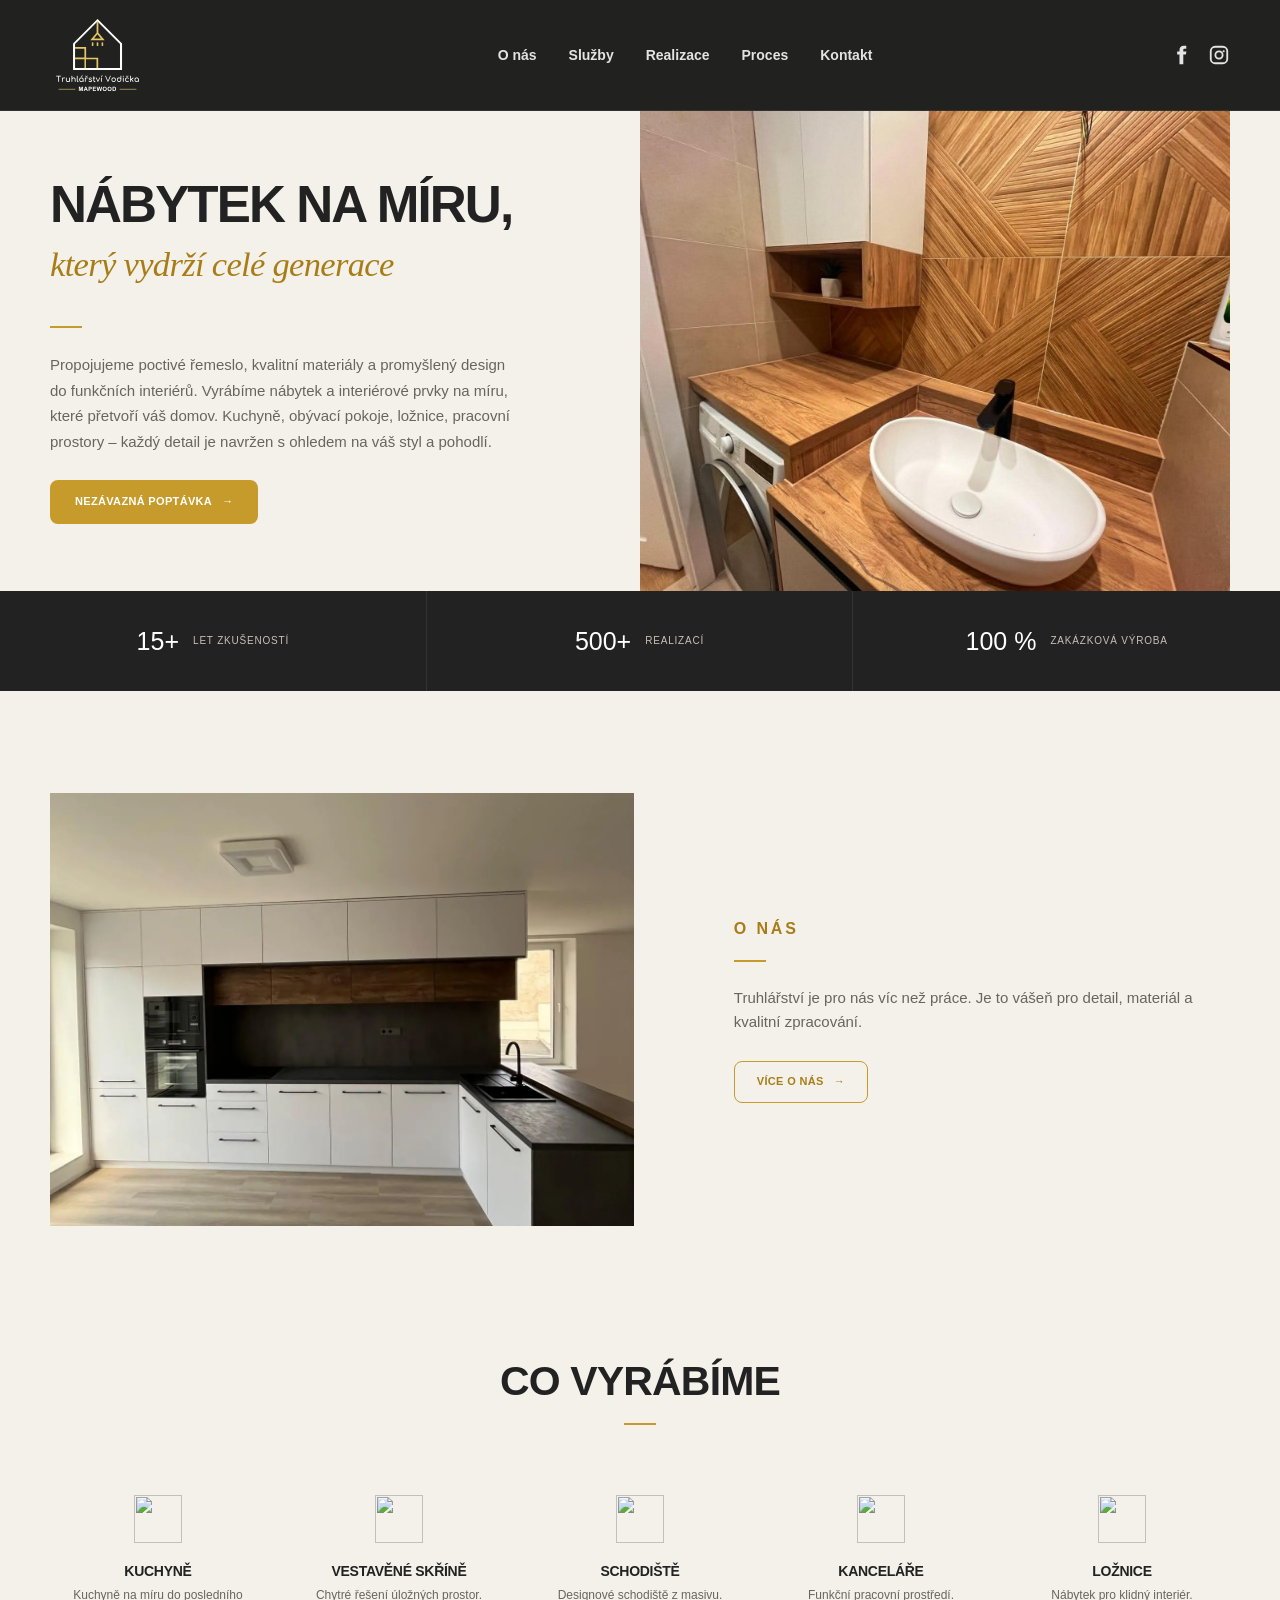
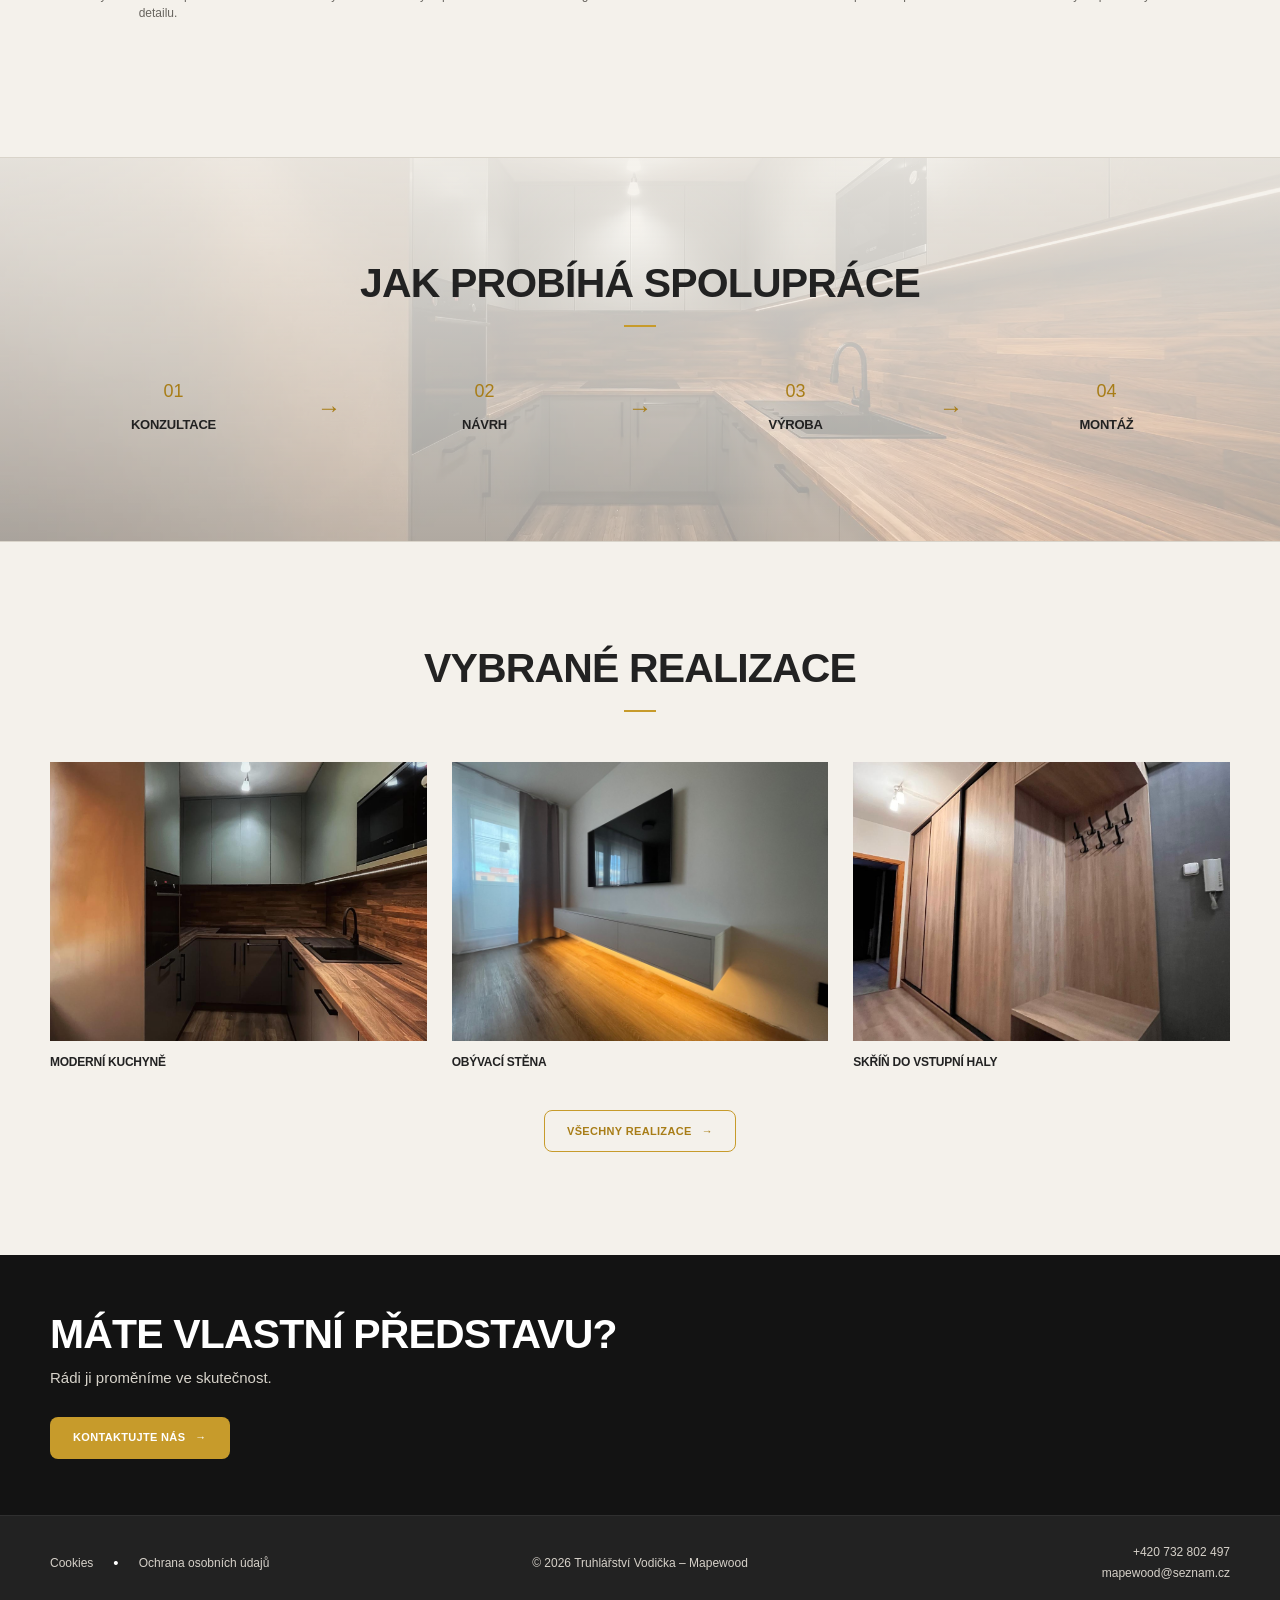
==== commit c816496d: "Add files via upload" ====
--- a/index.html
+++ b/index.html
@@ -493,7 +493,7 @@
                     Rádi ji proměníme ve skutečnost.
                 </p>
 
-                <a href="mailto:info@email.cz" class="button button--primary">
+                <a href="mailto:mapewood@seznam.cz" class="button button--primary">
                     Kontaktujte nás
                     <span aria-hidden="true">→</span>
                 </a>
@@ -534,12 +534,12 @@
 
             <address class="footer-contact">
 
-                <a href="tel:+420123456789">
-                    +420 123 456 789
-                </a>
-
-                <a href="mailto:info@email.cz">
-                    info@email.cz
+                <a href="tel:+420732802497">
+                    +420 732 802 497
+                </a>
+
+                <a href="mailto:mapewood@seznam.cz">
+                    mapewood@seznam.cz
                 </a>
 
             </address>
--- a/style.css
+++ b/style.css
@@ -1292,10 +1292,8 @@
     border-bottom: 1px solid var(--line);
 
     background:
-        linear-gradient(
-            rgba(233, 228, 218, 0.92),
-            rgba(233, 228, 218, 0.92)
-        ),
+        linear-gradient(rgba(233, 228, 218, 0.92),
+            rgba(233, 228, 218, 0.92)),
         url("assets/proces.webp") center / cover no-repeat;
 }
 
@@ -1519,6 +1517,167 @@
 
     font-size: 11px;
     line-height: 1.5;
+}
+
+/* ===== REALIZATIONS INTRO ===== */
+
+.realizations-intro {
+    padding-bottom: 65px;
+}
+
+.realizations-intro__inner {
+    max-width: 720px;
+
+    margin-inline: auto;
+
+    text-align: center;
+}
+
+.realizations-intro__inner h2 {
+    margin-bottom: 0;
+
+    text-transform: uppercase;
+}
+
+.realizations-intro__inner .accent-line {
+    margin-inline: auto;
+}
+
+.realizations-intro__inner>p:last-child {
+    max-width: 620px;
+
+    margin-inline: auto;
+    margin-bottom: 0;
+
+    font-size: 16px;
+    line-height: 1.8;
+}
+
+
+/* ===== REALIZATIONS GALLERY ===== */
+
+.realizations-gallery {
+    padding-bottom: var(--section-space);
+}
+
+.realizations-grid {
+    display: grid;
+
+    grid-template-columns: repeat(12, 1fr);
+    grid-auto-flow: dense;
+    grid-auto-rows: 70px;
+
+    gap: 14px;
+}
+
+
+/* ===== GALLERY ITEM ===== */
+
+.realization-item {
+    grid-column: span 4;
+    grid-row: span 4;
+
+    margin: 0;
+
+    overflow: hidden;
+
+    background: var(--cream-dark);
+}
+
+.realization-item--wide {
+    grid-column: span 8;
+    grid-row: span 5;
+}
+
+.realization-item--portrait {
+    grid-column: span 4;
+    grid-row: span 6;
+}
+
+.realization-item--tall {
+    grid-column: span 4;
+    grid-row: span 7;
+}
+
+.realization-item--large {
+    grid-column: span 8;
+    grid-row: span 7;
+}
+
+.realization-item--landscape {
+    grid-column: span 8;
+    grid-row: span 4;
+}
+
+/* ===== GALLERY IMAGES ===== */
+
+.realization-item img {
+    width: 100%;
+    height: 100%;
+
+    object-fit: cover;
+
+    transition:
+        transform 600ms ease,
+        filter 600ms ease;
+}
+
+.realization-item:hover img {
+    transform: scale(1.025);
+}
+
+
+/* ===== INDIVIDUAL COMPOSITION ===== */
+
+.realization-item:nth-child(3) {
+    margin-top: 35px;
+}
+
+.realization-item:nth-child(6) {
+    margin-bottom: 30px;
+}
+
+.realization-item:nth-child(8) {
+    margin-top: 25px;
+}
+
+.realization-item:nth-child(11) {
+    margin-top: 40px;
+}
+
+
+/* ===== REALIZATIONS CTA ===== */
+
+.realizations-cta {
+    border-top: 1px solid var(--line);
+}
+
+.realizations-cta__inner {
+    max-width: 700px;
+
+    margin-inline: auto;
+
+    text-align: center;
+}
+
+.realizations-cta__inner h2 {
+    margin-bottom: 0;
+
+    text-transform: uppercase;
+}
+
+.realizations-cta__inner .accent-line {
+    margin-inline: auto;
+}
+
+.realizations-cta__inner>p:last-of-type {
+    max-width: 520px;
+
+    margin-inline: auto;
+    margin-bottom: 28px;
+
+    font-size: 15px;
+    line-height: 1.7;
 }
 
 
@@ -1579,6 +1738,50 @@
     .contact-map iframe {
         min-height: 430px;
     }
+
+    .realizations-grid {
+        grid-template-columns: repeat(8, 1fr);
+
+        grid-auto-rows: 65px;
+
+        gap: 12px;
+    }
+
+
+    .realization-item {
+        grid-column: span 4;
+        grid-row: span 4;
+    }
+
+
+    .realization-item--wide {
+        grid-column: span 8;
+        grid-row: span 5;
+    }
+
+
+    .realization-item--portrait {
+        grid-column: span 4;
+        grid-row: span 6;
+    }
+
+
+    .realization-item--tall {
+        grid-column: span 4;
+        grid-row: span 7;
+    }
+
+
+    .realization-item--large {
+        grid-column: span 8;
+        grid-row: span 6;
+    }
+
+
+    .realization-item--landscape {
+        grid-column: span 8;
+        grid-row: span 4;
+    }
 }
 
 
@@ -1927,6 +2130,45 @@
     .footer-contact {
         align-items: center;
     }
+
+    .realizations-intro {
+        padding-bottom: 45px;
+    }
+
+
+    .realizations-grid {
+        grid-template-columns: repeat(2, 1fr);
+
+        grid-auto-rows: 150px;
+
+        gap: 8px;
+    }
+
+    .realization-item,
+    .realization-item--portrait,
+    .realization-item--tall {
+        grid-column: span 1;
+        grid-row: span 2;
+    }
+
+
+    .realization-item--wide,
+    .realization-item--large,
+    .realization-item--landscape {
+        grid-column: span 2;
+        grid-row: span 2;
+    }
+
+    .realization-item:nth-child(3),
+    .realization-item:nth-child(6),
+    .realization-item:nth-child(8),
+    .realization-item:nth-child(11) {
+        margin: 0;
+    }
+
+    .realizations-cta__inner {
+        max-width: none;
+    }
 }
 
 
@@ -2002,4 +2244,31 @@
     .company-data__row span {
         font-size: 10px;
     }
+
+    .realizations-grid {
+        grid-template-columns: 1fr;
+
+        grid-auto-rows: auto;
+
+        gap: 10px;
+    }
+
+
+    .realization-item,
+    .realization-item--wide,
+    .realization-item--portrait,
+    .realization-item--tall,
+    .realization-item--large,
+    .realization-item--landscape {
+        grid-column: auto;
+        grid-row: auto;
+
+        height: 280px;
+    }
+
+    .realization-item:nth-child(2),
+    .realization-item:nth-child(5),
+    .realization-item:nth-child(9) {
+        height: 380px;
+    }
 }
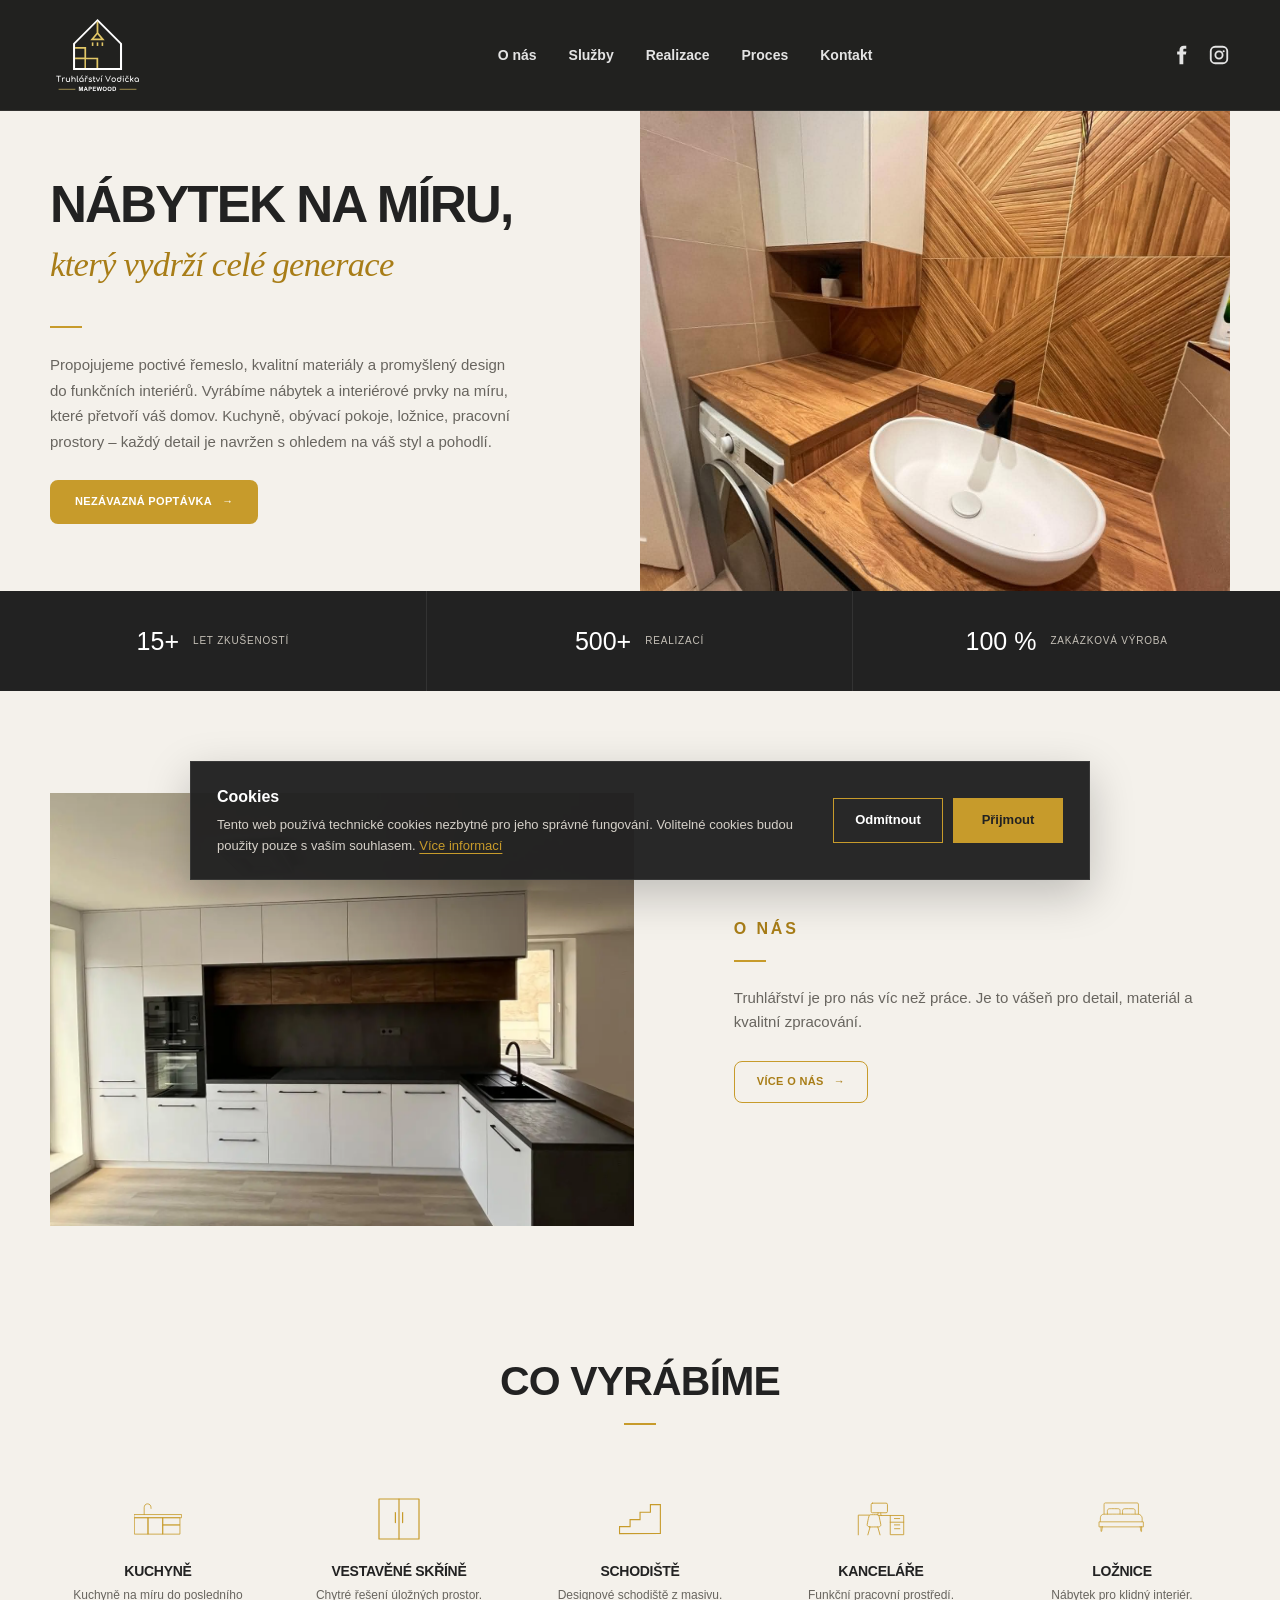
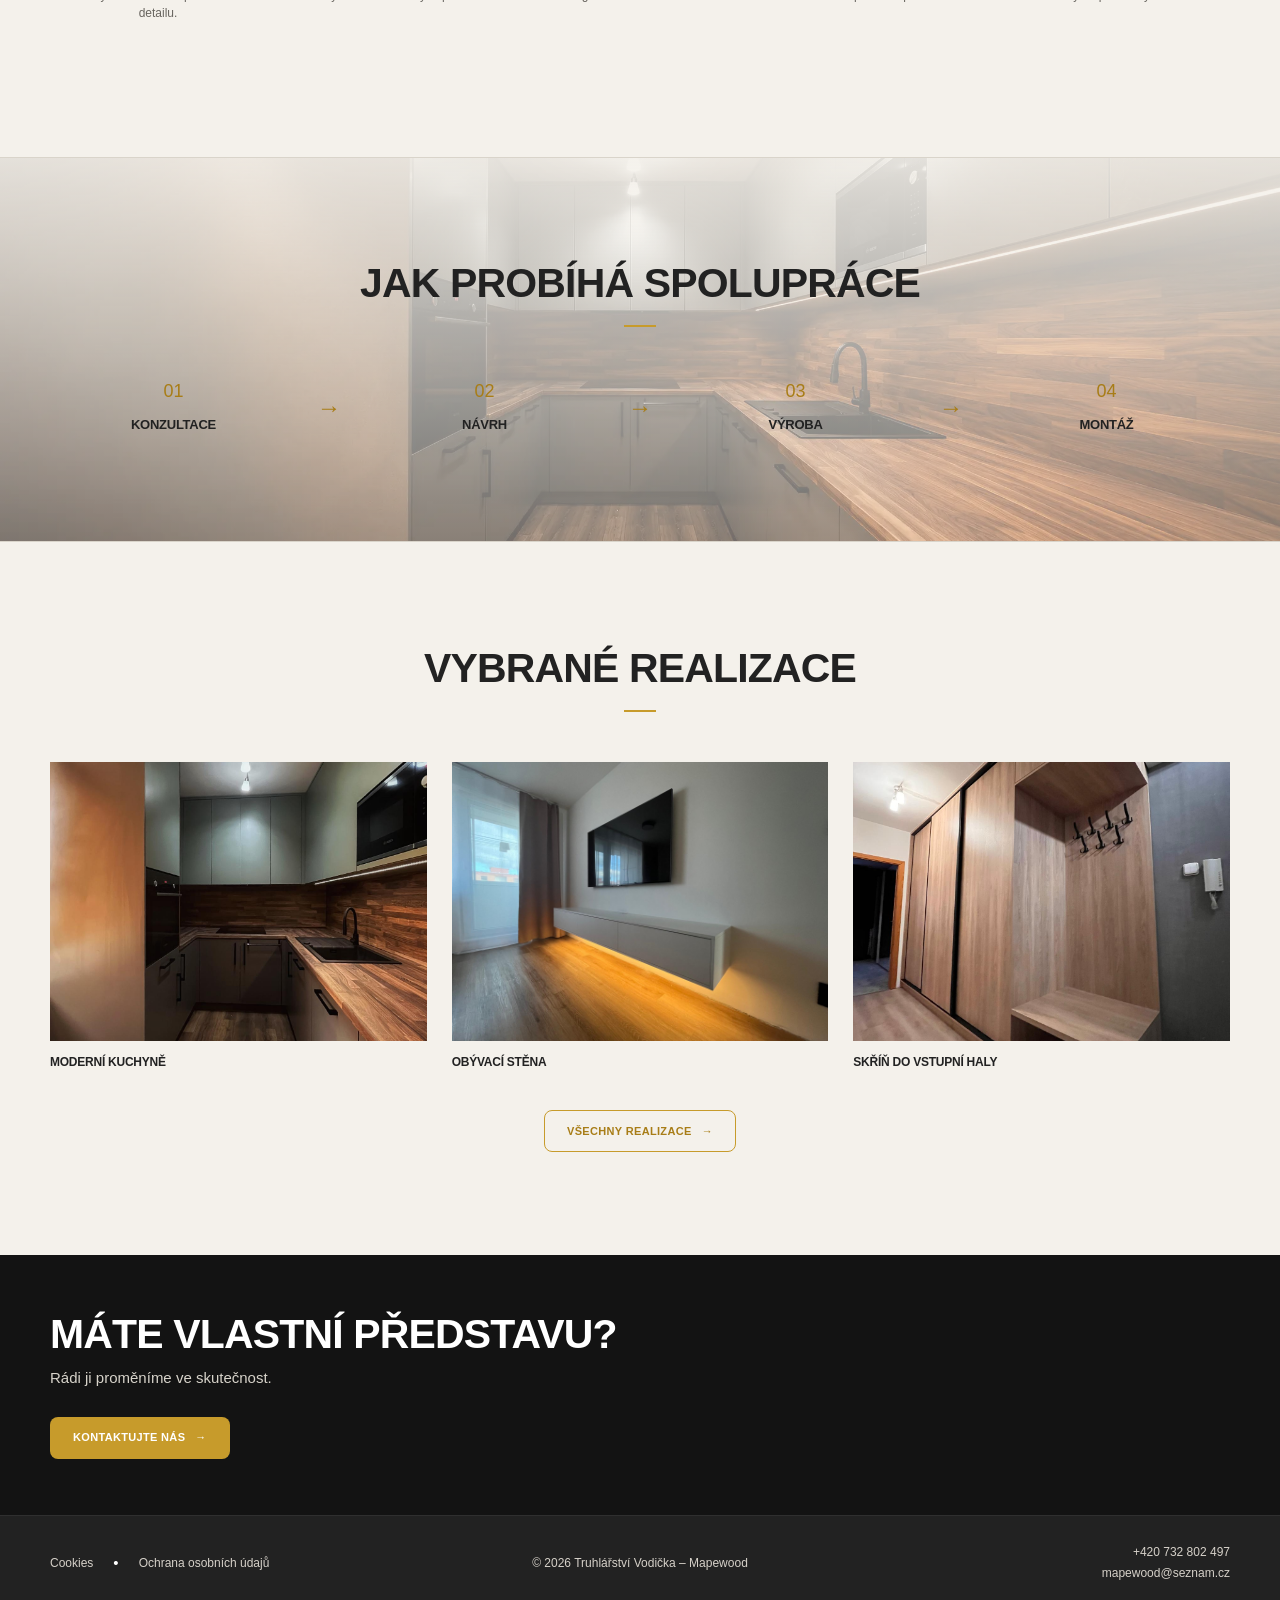
==== commit e784a24e: "Add files via upload" ====
--- a/index.html
+++ b/index.html
@@ -59,11 +59,11 @@
 
             <div class="header-socials">
 
-                <a href="#" aria-label="Facebook Truhlářství Vodička" target="_blank" rel="noopener noreferrer">
+                <a href="https://www.facebook.com/profile.php?id=61578870088166" aria-label="Facebook Truhlářství Vodička" target="_blank" rel="noopener noreferrer">
                     <img src="assets/facebook.svg" alt="" aria-hidden="true">
                 </a>
 
-                <a href="#" aria-label="Instagram Truhlářství Vodička" target="_blank" rel="noopener noreferrer">
+                <a href="https://www.instagram.com/mapewood_truhlarstvi?utm_source=ig_web_button_share_sheet&stkn=ZDNlZDc0MzIxNw==" aria-label="Instagram Truhlářství Vodička" target="_blank" rel="noopener noreferrer">
                     <img src="assets/instagram.svg" alt="" aria-hidden="true">
                 </a>
 
@@ -548,6 +548,43 @@
 
     </footer>
 
+    <!-- ===== COOKIE BANNER ===== -->
+
+    <div class="cookie-banner" id="cookie-banner" role="dialog" aria-label="Nastavení cookies" aria-live="polite">
+        <div class="cookie-banner__inner">
+
+            <div class="cookie-banner__content">
+
+                <p class="cookie-banner__title">
+                    Cookies
+                </p>
+
+                <p>
+                    Tento web používá technické cookies nezbytné pro jeho
+                    správné fungování. Volitelné cookies budou použity pouze
+                    s vaším souhlasem.
+                    <a href="cookies.html">
+                        Více informací
+                    </a>
+                </p>
+
+            </div>
+
+
+            <div class="cookie-banner__actions">
+
+                <button type="button" class="cookie-button cookie-button--secondary" id="cookie-reject">
+                    Odmítnout
+                </button>
+
+                <button type="button" class="cookie-button cookie-button--primary" id="cookie-accept">
+                    Přijmout
+                </button>
+
+            </div>
+
+        </div>
+    </div>
 
     <script src="script.js"></script>
 
--- a/style.css
+++ b/style.css
@@ -1,2274 +1,2241 @@
-/* ===== VARIABLES ===== */
-
-:root {
-    --cream: #f4f1eb;
-    --cream-dark: #e9e4da;
-    --white: #ffffff;
-
-    --charcoal: #222222;
-    --charcoal-light: #333333;
-
-    --muted: #68655f;
-    --line: #d9d4ca;
-
-    --gold: #c79b2b;
-    --gold-dark: #a87d17;
-
-    --content-width: 1180px;
-
-    --section-space: clamp(80px, 8vw, 125px);
-
-    --transition: 220ms ease;
-}
-
-
-/* ===== RESET ===== */
-
-* {
-    box-sizing: border-box;
-}
-
-html {
-    scroll-behavior: smooth;
-}
-
-body {
-    margin: 0;
-
-    background: var(--cream);
-    color: var(--charcoal);
-
-    font-family: Arial, Helvetica, sans-serif;
-    font-size: 15px;
-    line-height: 1.6;
-}
-
-img {
-    display: block;
-    max-width: 100%;
-}
-
-a {
-    color: inherit;
-    text-decoration: none;
-}
-
-button {
-    font: inherit;
-}
-
-h1,
-h2,
-h3,
-p {
-    margin-top: 0;
-}
-
-h1,
-h2,
-h3 {
-    line-height: 1.15;
-    font-weight: 600;
-    letter-spacing: -0.02em;
-}
-
-h1 {
-    font-size: clamp(42px, 5vw, 70px);
-}
-
-h2 {
-    font-size: clamp(30px, 3.2vw, 46px);
-}
-
-h3 {
-    font-size: 17px;
-}
-
-p {
-    color: var(--muted);
-}
-
-
-/* ===== SHARED ===== */
-
-.section-inner {
-    width: min(var(--content-width),
-            calc(100% - 48px));
-
-    margin-inline: auto;
-}
-
-.section {
-    padding-block: var(--section-space);
-}
-
-.eyebrow,
-.section-kicker {
-    margin-bottom: 13px;
-
-    color: var(--gold-dark);
-
-    font-size: 16px;
-    font-weight: 700;
-
-    letter-spacing: 0.18em;
-    text-transform: uppercase;
-}
-
-.section-kicker--light {
-    color: var(--gold);
-}
-
-.accent-line {
-    display: block;
-
-    width: 32px;
-    height: 2px;
-
-    margin: 18px 0 24px;
-
-    background: var(--gold);
-}
-
-
-/* ===== BUTTONS ===== */
-
-.button {
-    display: inline-flex;
-
-    align-items: center;
-    justify-content: center;
-
-    gap: 10px;
-
-    min-height: 42px;
-
-    padding: 10px 22px;
-
-    border: 1px solid transparent;
-    border-radius: 8px;
-
-    font-size: 11px;
-    font-weight: 700;
-
-    letter-spacing: 0.03em;
-    text-transform: uppercase;
-
-    transition:
-        background var(--transition),
-        color var(--transition),
-        border-color var(--transition),
-        transform var(--transition);
-}
-
-.button:hover {
-    transform: translateY(-1px);
-}
-
-.button--primary {
-    color: var(--white);
-    background: var(--gold);
-}
-
-.button--primary:hover {
-    background: var(--gold-dark);
-}
-
-.button--outline {
-    color: var(--gold-dark);
-
-    border-color: var(--gold);
-
-    background: transparent;
-}
-
-.button--outline:hover {
-    color: var(--white);
-    background: var(--gold);
-}
-
-
-/* ===== HEADER ===== */
-
-.site-header {
-    position: sticky;
-    top: 0;
-    z-index: 100;
-
-    background: rgba(24, 24, 22, 0.96);
-
-    border-bottom: 1px solid rgba(255, 255, 255, 0.08);
-
-    transition:
-        background 250ms ease,
-        box-shadow 250ms ease,
-        backdrop-filter 250ms ease;
-}
-
-
-/* scroll - glass efekt */
-
-.site-header.is-scrolled {
-    background: rgba(24, 24, 22, 0.78);
-
-    box-shadow: 0 8px 30px rgba(0, 0, 0, 0.14);
-
-    backdrop-filter: blur(14px);
-    -webkit-backdrop-filter: blur(14px);
-}
-
-.site-header__inner {
-    width: min(var(--content-width),
-            calc(100% - 48px));
-
-    min-height: 110px;
-
-    margin-inline: auto;
-
-    display: grid;
-
-    grid-template-columns:
-        150px 1fr auto;
-
-    align-items: center;
-
-    gap: 35px;
-}
-
-
-/* ===== LOGO ===== */
-
-.brand {
-    display: inline-flex;
-
-    width: 95px;
-    height: 90px;
-
-    padding: 6px;
-
-    align-items: center;
-}
-
-.brand img {
-    width: 100%;
-    height: 100%;
-
-    object-fit: contain;
-}
-
-
-/* ===== NAVIGATION ===== */
-
-.main-nav {
-    display: flex;
-
-    justify-content: center;
-    align-items: center;
-
-    gap: clamp(22px, 2.5vw, 42px);
-}
-
-.main-nav a {
-    position: relative;
-
-    color: rgba(255, 255, 255, 0.88);
-
-    font-size: 14px;
-    font-weight: 600;
-
-    transition: color var(--transition);
-}
-
-.main-nav a::after {
-    content: "";
-
-    position: absolute;
-
-    left: 0;
-    right: 0;
-    bottom: -7px;
-
-    height: 2px;
-
-    background: var(--gold);
-
-    transform: scaleX(0);
-
-    transition: transform var(--transition);
-}
-
-.main-nav a:hover,
-.main-nav a.is-active {
-    color: var(--gold-dark);
-}
-
-.main-nav a:hover::after,
-.main-nav a.is-active::after {
-    transform: scaleX(1);
-}
-
-
-/* ===== HEADER SOCIALS ===== */
-
-.header-socials {
-    display: flex;
-
-    align-items: center;
-
-    gap: 16px;
-}
-
-.header-socials a {
-    display: flex;
-
-    align-items: center;
-    justify-content: center;
-}
-
-.header-socials img {
-    width: 22px;
-    height: 22px;
-
-    object-fit: contain;
-
-    filter: invert(1);
-
-    opacity: 0.88;
-
-    transition:
-        transform var(--transition),
-        opacity var(--transition);
-}
-
-.header-socials a:hover img {
-    transform: translateY(-2px);
-    opacity: 1;
-}
-
-
-/* ===== MOBILE TOGGLE ===== */
-
-.menu-toggle {
-    display: none;
-
-    width: 42px;
-    height: 42px;
-
-    padding: 9px;
-
-    border: 0;
-
-    background: transparent;
-
-    cursor: pointer;
-}
-
-.menu-toggle span {
-    display: block;
-
-    width: 100%;
-    height: 2px;
-
-    margin: 5px 0;
-
-    background: var(--white);
-}
-
-
-/* ===== HERO ===== */
-
-.hero {
-    width: min(var(--content-width),
-            calc(100% - 48px));
-
-    min-height: 480px;
-
-    margin-inline: auto;
-
-    display: grid;
-
-    grid-template-columns:
-        1fr 1fr;
-
-    align-items: stretch;
-}
-
-.hero__content {
-    display: flex;
-
-    flex-direction: column;
-    justify-content: center;
-    align-items: flex-start;
-
-    padding:
-        60px clamp(40px, 5vw, 70px) 60px 0;
-}
-
-.hero__content h1 {
-    margin: 0 0 24px;
-
-    line-height: 1;
-    letter-spacing: -0.03em;
-}
-
-.hero__title-main {
-    display: block;
-
-    white-space: nowrap;
-
-    color: var(--charcoal);
-
-    font-family: Arial, Helvetica, sans-serif;
-
-    font-size: clamp(40px, 4vw, 58px);
-    font-weight: 700;
-
-    line-height: 1.05;
-
-    text-transform: uppercase;
-}
-
-.hero__title-sub {
-    display: block;
-
-    margin-top: 13px;
-
-    color: var(--gold-dark);
-
-    font-family: Georgia, "Times New Roman", serif;
-
-    font-size: clamp(27px, 2.7vw, 40px);
-    font-weight: 400;
-    font-style: italic;
-
-    line-height: 1.15;
-
-    letter-spacing: -0.02em;
-
-    text-transform: lowercase;
-}
-
-.hero__content>p {
-    max-width: 470px;
-
-    margin-bottom: 26px;
-
-    font-size: 15px;
-    line-height: 1.7;
-}
-
-.hero__content .button {
-    width: auto;
-
-    min-height: 44px;
-
-    padding: 11px 24px;
-
-    border-radius: 8px;
-}
-
-.hero__media {
-    width: 100%;
-    height: 100%;
-
-    min-height: 480px;
-
-    overflow: hidden;
-}
-
-.hero__media img {
-    width: 100%;
-    height: 100%;
-
-    object-fit: cover;
-}
-
-
-/* ===== STATS ===== */
-
-.stats {
-    display: grid;
-
-    grid-template-columns:
-        repeat(3, 1fr);
-
-    color: var(--white);
-
-    background: var(--charcoal);
-}
-
-.stats__item {
-    min-height: 100px;
-
-    padding: 25px;
-
-    display: flex;
-
-    align-items: center;
-    justify-content: center;
-
-    gap: 14px;
-
-    border-right: 1px solid rgba(255, 255, 255, 0.08);
-}
-
-.stats__item:last-child {
-    border-right: 0;
-}
-
-.stats strong {
-    font-size: 25px;
-    font-weight: 500;
-}
-
-.stats span {
-    color: #c6c1b8;
-
-    font-size: 10px;
-
-    letter-spacing: 0.08em;
-
-    text-transform: uppercase;
-}
-
-
-/* ===== SECTION HEADINGS ===== */
-
-.section-heading {
-    margin-bottom: 50px;
-
-    text-align: center;
-}
-
-.section-heading h2 {
-    margin-bottom: 0;
-
-    text-transform: uppercase;
-}
-
-.section-heading .accent-line {
-    margin-inline: auto;
-}
-
-.section-heading--row {
-    display: flex;
-
-    align-items: end;
-    justify-content: space-between;
-
-    gap: 30px;
-
-    text-align: left;
-}
-
-.section-heading--row .accent-line {
-    margin-left: 0;
-}
-
-
-/* ===== ABOUT ===== */
-
-.about-section__inner {
-    display: grid;
-
-    grid-template-columns:
-        1fr 0.85fr;
-
-    align-items: center;
-
-    gap: clamp(45px, 8vw, 100px);
-}
-
-.about-section__media {
-    aspect-ratio: 1.35;
-
-    overflow: hidden;
-}
-
-.about-section__media img {
-    width: 100%;
-    height: 100%;
-
-    object-fit: cover;
-
-    transition: transform 500ms ease;
-}
-
-.about-section__media:hover img {
-    transform: scale(1.02);
-}
-
-.about-section__content {
-    max-width: 500px;
-}
-
-.about-section__content h2 {
-    text-transform: uppercase;
-}
-
-.about-section__content .button {
-    margin-top: 12px;
-}
-
-
-/* ===== SERVICES ===== */
-
-.services-section {
-    padding-top: 30px;
-}
-
-.services-grid {
-    display: grid;
-
-    grid-template-columns:
-        repeat(5, 1fr);
-
-    gap: 25px;
-}
-
-.service-card {
-    padding: 20px 12px;
-
-    text-align: center;
-}
-
-.service-card img {
-    width: 48px;
-    height: 48px;
-
-    margin: 0 auto 20px;
-}
-
-.service-card h3 {
-    margin-bottom: 8px;
-
-    font-size: 14px;
-
-    text-transform: uppercase;
-}
-
-.service-card p {
-    max-width: 170px;
-
-    margin-inline: auto;
-
-    font-size: 12px;
-
-    line-height: 1.45;
-}
-
-
-/* ===== PROCESS ===== */
-
-.process-section {
-    position: relative;
-
-    border-block: 1px solid var(--line);
-
-    background:
-        linear-gradient(rgba(244, 241, 235, 0.92),
-            rgba(244, 241, 235, 0.65)),
-        url("assets/proces.webp") center / cover no-repeat;
-}
-
-.process {
-    display: grid;
-
-    grid-template-columns:
-        1fr auto 1fr auto 1fr auto 1fr;
-
-    align-items: center;
-
-    gap: 20px;
-
-    text-align: center;
-}
-
-.process article strong {
-    display: block;
-
-    margin-bottom: 12px;
-
-    color: var(--gold-dark);
-
-    font-size: 18px;
-    font-weight: 500;
-}
-
-.process article h3 {
-    margin-bottom: 6px;
-
-    font-size: 13px;
-
-    text-transform: uppercase;
-}
-
-.process article p {
-    max-width: 180px;
-
-    margin-inline: auto;
-
-    font-size: 11px;
-
-    line-height: 1.45;
-}
-
-.process>span {
-    color: var(--gold-dark);
-
-    font-size: 24px;
-}
-
-
-/* ===== GALLERY ===== */
-
-.featured-grid {
-    display: grid;
-
-    grid-template-columns:
-        repeat(3, 1fr);
-
-    gap: 25px;
-}
-
-.project-card {
-    overflow: hidden;
-}
-
-.project-card img {
-    width: 100%;
-
-    aspect-ratio: 1.35;
-
-    object-fit: cover;
-
-    margin-bottom: 15px;
-
-    transition: transform 500ms ease;
-}
-
-.project-card:hover img {
-    transform: scale(1.035);
-}
-
-.project-card h3 {
-    margin-bottom: 1px;
-
-    font-size: 12px;
-
-    text-transform: uppercase;
-}
-
-.project-card p {
-    margin: 0;
-
-    font-size: 11px;
-}
-
-.featured-section__more {
-    display: flex;
-
-    justify-content: center;
-
-    margin-top: 40px;
-}
-
-
-/* ===== CTA ===== */
-
-.cta-section {
-    position: relative;
-
-    min-height: 260px;
-
-    display: flex;
-
-    align-items: center;
-
-    isolation: isolate;
-
-    background:
-        #222 url("assets/our-work.webp") center / cover no-repeat;
-}
-
-.cta-overlay {
-    position: absolute;
-
-    inset: 0;
-
-    z-index: -1;
-
-    background: rgba(15, 15, 15, 0.72);
-}
-
-.cta-section h2 {
-    margin-bottom: 8px;
-
-    color: var(--white);
-
-    text-transform: uppercase;
-}
-
-.cta-section p:not(.section-kicker) {
-    color: #d7d3ca;
-}
-
-.cta-section .button {
-    margin-top: 12px;
-}
-
-
-/* ===== FOOTER ===== */
-
-.site-footer {
-    color: var(--white);
-
-    background: var(--charcoal);
-
-    border-top: 1px solid rgba(255, 255, 255, 0.06);
-}
-
-.site-footer__inner {
-    min-height: 95px;
-
-    display: grid;
-
-    grid-template-columns:
-        1fr auto 1fr;
-
-    align-items: center;
-
-    gap: 40px;
-}
-
-
-/* Právní odkazy */
-
-.footer-legal {
-    display: flex;
-
-    align-items: center;
-
-    gap: 20px;
-}
-
-.footer-legal a {
-    color: #d6d1c9;
-
-    font-size: 12px;
-
-    transition: color var(--transition);
-}
-
-.footer-legal a:hover {
-    color: var(--gold);
-}
-
-
-/* Copyright */
-
-.footer-copyright {
-    margin: 0;
-
-    color: #d6d1c9;
-
-    font-size: 12px;
-
-    text-align: center;
-    white-space: nowrap;
-}
-
-
-/* Kontakt */
-
-.footer-contact {
-    display: flex;
-
-    flex-direction: column;
-    align-items: flex-end;
-
-    gap: 2px;
-
-    margin: 0;
-
-    font-style: normal;
-}
-
-.footer-contact a {
-    color: #d6d1c9;
-
-    font-size: 12px;
-
-    transition: color var(--transition);
-}
-
-.footer-contact a:hover {
-    color: var(--gold);
-}
-
-
-/* ===== PAGE HERO ===== */
-
-.page-hero {
-    position: relative;
-
-    min-height: 320px;
-
-    display: flex;
-
-    align-items: center;
-
-    overflow: hidden;
-
-    isolation: isolate;
-}
-
-.page-hero__media {
-    position: absolute;
-
-    inset: 0;
-
-    z-index: -2;
-}
-
-.page-hero__media img {
-    width: 100%;
-    height: 100%;
-
-    object-fit: cover;
-}
-
-.page-hero__overlay {
-    position: absolute;
-
-    inset: 0;
-
-    z-index: -1;
-
-    background: rgba(20, 20, 18, 0.58);
-}
-
-.page-hero__content {
-    display: flex;
-
-    align-items: center;
-
-    min-height: 320px;
-}
-
-.page-hero h1 {
-    margin: 0;
-
-    color: var(--white);
-
-    font-size: clamp(42px, 5vw, 64px);
-    font-weight: 700;
-
-    text-transform: uppercase;
-}
-
-
-/* ===== ABOUT GALLERY ===== */
-
-.about-gallery {
-    padding: 0 0 var(--section-space);
-}
-
-.about-gallery__grid {
-    display: grid;
-
-    grid-template-columns:
-        0.85fr 1.3fr 0.85fr;
-
-    gap: 16px;
-
-    align-items: stretch;
-}
-
-.about-gallery__item {
-    margin: 0;
-
-    height: 300px;
-
-    overflow: hidden;
-}
-
-.about-gallery__item--large {
-    height: 360px;
-
-    margin-top: -30px;
-}
-
-.about-gallery__item img {
-    width: 100%;
-    height: 100%;
-
-    object-fit: cover;
-
-    transition: transform 500ms ease;
-}
-
-.about-gallery__item:hover img {
-    transform: scale(1.025);
-}
-
-
-/* ===== SERVICES PAGE INTRO ===== */
-
-.services-page-intro__inner {
-    max-width: 760px;
-
-    text-align: center;
-}
-
-.services-page-intro__inner .accent-line {
-    margin-inline: auto;
-}
-
-.services-page-intro__inner h2 {
-    margin-bottom: 0;
-}
-
-.services-page-intro__inner>p:last-child {
-    margin-top: 0;
-
-    font-size: 16px;
-    line-height: 1.8;
-}
-
-
-/* ===== SERVICE DETAIL ===== */
-
-.service-detail {
-    border-top: 1px solid var(--line);
-}
-
-.service-detail__inner {
-    display: grid;
-
-    grid-template-columns:
-        0.8fr 1.2fr;
-
-    gap: clamp(55px, 7vw, 100px);
-
-    align-items: center;
-}
-
-
-/* střídání strany */
-
-.service-detail--reverse .service-detail__content {
-    order: 2;
-}
-
-.service-detail--reverse .service-detail__gallery {
-    order: 1;
-}
-
-
-/* text */
-
-.service-detail__content {
-    max-width: 440px;
-}
-
-.service-detail__content h2 {
-    margin-bottom: 0;
-
-    font-size: clamp(30px, 3vw, 44px);
-
-    text-transform: uppercase;
-}
-
-.service-detail__content p {
-    line-height: 1.8;
-}
-
-
-/* galerie */
-
-.service-detail__gallery {
-    display: grid;
-
-    grid-template-columns:
-        1.25fr 0.75fr;
-
-    grid-template-rows:
-        1fr 1fr;
-
-    gap: 10px;
-
-    min-height: 430px;
-}
-
-.service-detail__image {
-    margin: 0;
-
-    overflow: hidden;
-}
-
-.service-detail__image--large {
-    grid-row:
-        1 / 3;
-}
-
-.service-detail__image img {
-    width: 100%;
-    height: 100%;
-
-    object-fit: cover;
-
-    transition: transform 500ms ease;
-}
-
-.service-detail__image:hover img {
-    transform: scale(1.025);
-}
-
-
-/* ===== CONTACT PAGE ===== */
-
-.contact-page {
-    border-bottom: 1px solid var(--line);
-}
-
-.contact-page__heading {
-    max-width: 760px;
-
-    margin: 0 auto 65px;
-
-    text-align: center;
-}
-
-.contact-page__heading .accent-line {
-    margin-inline: auto;
-}
-
-.contact-page__heading h2 {
-    margin-bottom: 0;
-}
-
-.contact-page__heading>p:last-child {
-    margin-bottom: 0;
-
-    font-size: 16px;
-    line-height: 1.8;
-}
-
-
-/* ===== CONTACT GRID ===== */
-
-.contact-grid {
-    display: grid;
-
-    grid-template-columns:
-        0.8fr 1.2fr;
-
-    gap: clamp(45px, 7vw, 90px);
-
-    align-items: stretch;
-}
-
-
-/* ===== CONTACT CARD ===== */
-
-.contact-card {
-    display: flex;
-
-    flex-direction: column;
-    justify-content: center;
-
-    padding:
-        clamp(35px, 5vw, 55px);
-
-    background: var(--cream-dark);
-}
-
-.contact-card h2 {
-    margin-bottom: 0;
-
-    font-size: clamp(20px, 3vw, 26px);
-
-    text-transform: uppercase;
-}
-
-.contact-card .accent-line {
-    margin-bottom: 32px;
-}
-
-
-/* ===== CONTACT LIST ===== */
-
-.contact-list {
-    display: grid;
-}
-
-.contact-list__item {
-    padding-block: 20px;
-
-    border-bottom: 1px solid var(--line);
-}
-
-.contact-list__item:first-child {
-    padding-top: 0;
-}
-
-.contact-list__item:last-child {
-    border-bottom: 0;
-}
-
-.contact-list__label {
-    display: block;
-
-    margin-bottom: 5px;
-
-    color: var(--gold-dark);
-
-    font-size: 11px;
-    font-weight: 700;
-
-    letter-spacing: 0.12em;
-    text-transform: uppercase;
-}
-
-.contact-list__item a,
-.contact-list__item p {
-    margin: 0;
-
-    color: var(--charcoal);
-
-    font-size: 16px;
-    line-height: 1.65;
-}
-
-.contact-list__item a {
-    transition: color var(--transition);
-}
-
-.contact-list__item a:hover {
-    color: var(--gold-dark);
-}
-
-
-/* ===== CONTACT ACTIONS ===== */
-
-.contact-actions {
-    display: flex;
-
-    flex-wrap: wrap;
-
-    gap: 12px;
-
-    margin-top: 32px;
-}
-
-
-/* ===== CONTACT MAP ===== */
-
-.contact-map {
-    min-height: 500px;
-
-    overflow: hidden;
-
-    background: var(--cream-dark);
-}
-
-.contact-map iframe {
-    display: block;
-
-    width: 100%;
-    height: 100%;
-    min-height: 500px;
-
-    border: 0;
-}
-
-
-/* ===== COMPANY DETAILS ===== */
-
-.company-details {
-    position: relative;
-
-    border-bottom: 1px solid var(--line);
-
-    background:
-        linear-gradient(rgba(233, 228, 218, 0.92),
-            rgba(233, 228, 218, 0.92)),
-        url("assets/proces.webp") center / cover no-repeat;
-}
-
-.company-details__inner {
-    display: block;
-
-    max-width: 720px;
-
-    margin-inline: auto;
-}
-
-.company-details__intro {
-    max-width: none;
-
-    margin-bottom: 45px;
-
-    text-align: center;
-}
-
-.company-details__intro h2 {
-    margin-bottom: 0;
-
-    font-size: clamp(28px, 3vw, 40px);
-
-    text-transform: uppercase;
-}
-
-.company-details__intro .accent-line {
-    margin-inline: auto;
-}
-
-.company-details__intro>p:last-child {
-    margin-bottom: 0;
-}
-
-/* ===== COMPANY DATA ===== */
-
-.company-details__data {
-    width: 100%;
-
-    padding: 18px 28px;
-
-    background: rgba(126, 96, 67, 0.10);
-
-    border: 1px solid rgba(126, 96, 67, 0.22);
-    border-radius: 10px;
-
-    box-shadow:
-        inset 0 1px 0 rgba(255, 255, 255, 0.22),
-        0 10px 30px rgba(58, 45, 32, 0.06);
-
-    backdrop-filter: blur(10px);
-    -webkit-backdrop-filter: blur(10px);
-}
-
-.company-data__row {
-    display: flex;
-
-    flex-direction: column;
-    align-items: center;
-
-    gap: 3px;
-
-    padding-block: 14px;
-
-    text-align: center;
-
-    border-bottom: 1px solid var(--line);
-}
-
-.company-data__row span {
-    color: var(--muted);
-
-    font-size: 12px;
-
-    letter-spacing: 0.10em;
-    text-transform: uppercase;
-}
-
-.company-data__row strong {
-    color: var(--charcoal);
-
-    font-size: 15px;
-    font-weight: 600;
-}
-
-
-/* ===== CONTACT FORM SECTION ===== */
-
-.contact-form-section {
-    background: var(--cream);
-}
-
-.contact-form-section__inner {
-    display: grid;
-
-    grid-template-columns:
-        0.75fr 1.25fr;
-
-    gap: clamp(55px, 8vw, 110px);
-
-    align-items: start;
-}
-
-.contact-form-section__content {
-    max-width: 420px;
-}
-
-.contact-form-section__content h2 {
-    margin-bottom: 0;
-
-    font-size: clamp(30px, 3vw, 44px);
-
-    text-transform: uppercase;
-}
-
-.contact-form-section__content>p:last-child {
-    margin-bottom: 0;
-
-    line-height: 1.8;
-}
-
-
-/* ===== CONTACT FORM ===== */
-
-.contact-form {
-    display: grid;
-
-    gap: 22px;
-}
-
-.contact-form__row {
-    display: grid;
-
-    grid-template-columns:
-        1fr 1fr;
-
-    gap: 20px;
-}
-
-.form-field {
-    display: flex;
-
-    flex-direction: column;
-
-    gap: 7px;
-}
-
-.form-field label {
-    color: var(--charcoal);
-
-    font-size: 11px;
-    font-weight: 700;
-
-    letter-spacing: 0.08em;
-    text-transform: uppercase;
-}
-
-.form-field input,
-.form-field textarea {
-    width: 100%;
-
-    padding: 13px 15px;
-
-    border: 1px solid var(--line);
-    border-radius: 0;
-
-    outline: none;
-
-    color: var(--charcoal);
-
-    background: var(--white);
-
-    font: inherit;
-
-    transition:
-        border-color var(--transition),
-        box-shadow var(--transition);
-}
-
-.form-field input {
-    min-height: 48px;
-}
-
-.form-field textarea {
-    min-height: 170px;
-
-    resize: vertical;
-}
-
-.form-field input::placeholder,
-.form-field textarea::placeholder {
-    color: #9a968f;
-}
-
-.form-field input:focus,
-.form-field textarea:focus {
-    border-color: var(--gold);
-
-    box-shadow:
-        0 0 0 2px rgba(199, 155, 43, 0.10);
-}
-
-
-/* ===== FORM FOOTER ===== */
-
-.contact-form__footer {
-    display: flex;
-
-    align-items: center;
-
-    gap: 22px;
-
-    margin-top: 5px;
-}
-
-.contact-form__footer p {
-    max-width: 430px;
-
-    margin: 0;
-
-    font-size: 11px;
-    line-height: 1.5;
-}
-
-/* ===== REALIZATIONS INTRO ===== */
-
-.realizations-intro {
-    padding-bottom: 65px;
-}
-
-.realizations-intro__inner {
-    max-width: 720px;
-
-    margin-inline: auto;
-
-    text-align: center;
-}
-
-.realizations-intro__inner h2 {
-    margin-bottom: 0;
-
-    text-transform: uppercase;
-}
-
-.realizations-intro__inner .accent-line {
-    margin-inline: auto;
-}
-
-.realizations-intro__inner>p:last-child {
-    max-width: 620px;
-
-    margin-inline: auto;
-    margin-bottom: 0;
-
-    font-size: 16px;
-    line-height: 1.8;
-}
-
-
-/* ===== REALIZATIONS GALLERY ===== */
-
-.realizations-gallery {
-    padding-bottom: var(--section-space);
-}
-
-.realizations-grid {
-    display: grid;
-
-    grid-template-columns: repeat(12, 1fr);
-    grid-auto-flow: dense;
-    grid-auto-rows: 70px;
-
-    gap: 14px;
-}
-
-
-/* ===== GALLERY ITEM ===== */
-
-.realization-item {
-    grid-column: span 4;
-    grid-row: span 4;
-
-    margin: 0;
-
-    overflow: hidden;
-
-    background: var(--cream-dark);
-}
-
-.realization-item--wide {
-    grid-column: span 8;
-    grid-row: span 5;
-}
-
-.realization-item--portrait {
-    grid-column: span 4;
-    grid-row: span 6;
-}
-
-.realization-item--tall {
-    grid-column: span 4;
-    grid-row: span 7;
-}
-
-.realization-item--large {
-    grid-column: span 8;
-    grid-row: span 7;
-}
-
-.realization-item--landscape {
-    grid-column: span 8;
-    grid-row: span 4;
-}
-
-/* ===== GALLERY IMAGES ===== */
-
-.realization-item img {
-    width: 100%;
-    height: 100%;
-
-    object-fit: cover;
-
-    transition:
-        transform 600ms ease,
-        filter 600ms ease;
-}
-
-.realization-item:hover img {
-    transform: scale(1.025);
-}
-
-
-/* ===== INDIVIDUAL COMPOSITION ===== */
-
-.realization-item:nth-child(3) {
-    margin-top: 35px;
-}
-
-.realization-item:nth-child(6) {
-    margin-bottom: 30px;
-}
-
-.realization-item:nth-child(8) {
-    margin-top: 25px;
-}
-
-.realization-item:nth-child(11) {
-    margin-top: 40px;
-}
-
-
-/* ===== REALIZATIONS CTA ===== */
-
-.realizations-cta {
-    border-top: 1px solid var(--line);
-}
-
-.realizations-cta__inner {
-    max-width: 700px;
-
-    margin-inline: auto;
-
-    text-align: center;
-}
-
-.realizations-cta__inner h2 {
-    margin-bottom: 0;
-
-    text-transform: uppercase;
-}
-
-.realizations-cta__inner .accent-line {
-    margin-inline: auto;
-}
-
-.realizations-cta__inner>p:last-of-type {
-    max-width: 520px;
-
-    margin-inline: auto;
-    margin-bottom: 28px;
-
-    font-size: 15px;
-    line-height: 1.7;
-}
-
-
-/* =========================================================
-   TABLET
-   ========================================================= */
-
-@media (max-width: 1000px) {
-
-    .site-header__inner {
-        grid-template-columns:
-            140px 1fr auto;
-
-        gap: 20px;
-    }
-
-    .main-nav {
-        gap: 18px;
-    }
-
-    .main-nav a {
-        font-size: 13px;
-    }
-
-    .hero__title-main {
-        font-size: clamp(34px, 4.5vw, 48px);
-    }
-
-    .hero__title-sub {
-        font-size: clamp(24px, 3vw, 34px);
-    }
-
-    .services-grid {
-        grid-template-columns:
-            repeat(3, 1fr);
-    }
-
-    .process {
-        grid-template-columns:
-            repeat(2, 1fr);
-
-        gap: 35px;
-    }
-
-    .process>span {
-        display: none;
-    }
-
-    .contact-grid,
-    .contact-form-section__inner {
-        grid-template-columns:
-            1fr 1fr;
-
-        gap: 45px;
-    }
-
-    .contact-map,
-    .contact-map iframe {
-        min-height: 430px;
-    }
-
-    .realizations-grid {
-        grid-template-columns: repeat(8, 1fr);
-
-        grid-auto-rows: 65px;
-
-        gap: 12px;
-    }
-
-
-    .realization-item {
-        grid-column: span 4;
-        grid-row: span 4;
-    }
-
-
-    .realization-item--wide {
-        grid-column: span 8;
-        grid-row: span 5;
-    }
-
-
-    .realization-item--portrait {
-        grid-column: span 4;
-        grid-row: span 6;
-    }
-
-
-    .realization-item--tall {
-        grid-column: span 4;
-        grid-row: span 7;
-    }
-
-
-    .realization-item--large {
-        grid-column: span 8;
-        grid-row: span 6;
-    }
-
-
-    .realization-item--landscape {
-        grid-column: span 8;
-        grid-row: span 4;
-    }
-}
-
-
-/* =========================================================
-   MOBILE
-   ========================================================= */
-
-@media (max-width: 760px) {
-
-    .section-inner,
-    .site-header__inner,
-    .hero {
-        width: calc(100% - 32px);
-    }
-
-
-    /* ===== HEADER ===== */
-
-    .site-header__inner {
-        min-height: 90px;
-
-        grid-template-columns:
-            1fr auto;
-    }
-
-    .brand {
-        width: 105px;
-        height: 85px;
-    }
-
-    .main-nav,
-    .header-socials {
-        display: none;
-    }
-
-    .menu-toggle {
-        display: block;
-    }
-
-    .menu-toggle span {
-        transition:
-            transform 220ms ease,
-            opacity 220ms ease;
-    }
-
-    .menu-toggle.is-active span:nth-child(1) {
-        transform: translateY(7px) rotate(45deg);
-    }
-
-    .menu-toggle.is-active span:nth-child(2) {
-        opacity: 0;
-    }
-
-    .menu-toggle.is-active span:nth-child(3) {
-        transform: translateY(-7px) rotate(-45deg);
-    }
-
-    .main-nav.is-open {
-        position: absolute;
-
-        top: 90px;
-        right: 16px;
-        left: auto;
-
-        width: 66.666%;
-
-        display: flex;
-
-        flex-direction: column;
-        align-items: flex-start;
-
-        gap: 0;
-
-        padding: 16px 22px 20px;
-
-        background: var(--cream);
-
-        border: 1px solid var(--line);
-
-        box-shadow:
-            0 10px 25px rgba(0, 0, 0, 0.10);
-    }
-
-    .main-nav.is-open a {
-        width: 100%;
-
-        padding: 12px 4px;
-
-        color: var(--charcoal);
-
-        font-size: 14px;
-    }
-
-    .main-nav.is-open a:hover,
-    .main-nav.is-open a.is-active {
-        color: var(--gold-dark);
-    }
-
-    .main-nav.is-open a::after {
-        display: none;
-    }
-
-
-    /* ===== HERO ===== */
-
-    .hero {
-        grid-template-columns: 1fr;
-
-        min-height: auto;
-    }
-
-    .hero__content {
-        padding:
-            50px 0 45px;
-    }
-
-    .hero__content h1 {
-        margin-bottom: 22px;
-    }
-
-    .hero__title-main {
-        white-space: normal;
-
-        font-size: clamp(36px, 10vw, 48px);
-    }
-
-    .hero__title-sub {
-        margin-top: 10px;
-
-        font-size: clamp(25px, 7vw, 34px);
-    }
-
-    .hero__content>p {
-        max-width: 100%;
-    }
-
-    .hero__media {
-        min-height: 330px;
-    }
-
-
-    /* ===== STATS ===== */
-
-    .stats {
-        grid-template-columns: 1fr;
-    }
-
-    .stats__item {
-        min-height: 80px;
-
-        border-right: 0;
-
-        border-bottom:
-            1px solid rgba(255, 255, 255, 0.08);
-    }
-
-    .stats__item:last-child {
-        border-bottom: 0;
-    }
-
-
-    /* ===== ABOUT ===== */
-
-    .about-section__inner {
-        grid-template-columns: 1fr;
-    }
-
-    .about-section__content {
-        max-width: none;
-    }
-
-    .about-page__inner {
-        grid-template-columns: 1fr;
-
-        gap: 35px;
-    }
-
-    .about-page__text {
-        max-width: none;
-    }
-
-    .about-gallery__grid {
-        grid-template-columns: 1fr;
-
-        gap: 12px;
-    }
-
-    .about-gallery__item,
-    .about-gallery__item--large {
-        height: 260px;
-
-        margin-top: 0;
-    }
-
-
-    /* ===== SERVICES ===== */
-
-    .services-grid {
-        grid-template-columns:
-            1fr 1fr;
-    }
-
-    .services-page-intro__inner {
-        max-width: none;
-    }
-
-    .service-detail__inner {
-        grid-template-columns: 1fr;
-
-        gap: 35px;
-    }
-
-    .service-detail--reverse .service-detail__content,
-    .service-detail--reverse .service-detail__gallery {
-        order: initial;
-    }
-
-    .service-detail__content {
-        max-width: none;
-    }
-
-    .service-detail__gallery {
-        grid-template-columns:
-            1fr 1fr;
-
-        grid-template-rows:
-            260px 200px;
-
-        min-height: 0;
-    }
-
-    .service-detail__image--large {
-        grid-column:
-            1 / 3;
-
-        grid-row: auto;
-    }
-
-
-    /* ===== SECTION HEADINGS ===== */
-
-    .section-heading--row {
-        align-items: flex-start;
-
-        flex-direction: column;
-    }
-
-
-    /* ===== GALLERY ===== */
-
-    .featured-grid {
-        grid-template-columns:
-            1fr 1fr;
-    }
-
-
-    /* ===== PAGE HERO ===== */
-
-    .page-hero,
-    .page-hero__content {
-        min-height: 220px;
-    }
-
-
-    /* ===== CONTACT PAGE ===== */
-
-    .contact-page__heading {
-        margin-bottom: 45px;
-
-        text-align: left;
-    }
-
-    .contact-page__heading .accent-line {
-        margin-left: 0;
-    }
-
-    .contact-grid,
-    .contact-form-section__inner {
-        grid-template-columns: 1fr;
-
-        gap: 40px;
-    }
-
-    .contact-card {
-        padding: 32px 24px;
-    }
-
-    .contact-map,
-    .contact-map iframe {
-        min-height: 360px;
-    }
-
-    .company-details__intro,
-    .contact-form-section__content {
-        max-width: none;
-    }
-
-    .company-data__row {
-        grid-template-columns:
-            120px 1fr;
-
-        gap: 20px;
-    }
-
-    .contact-form__row {
-        grid-template-columns: 1fr;
-    }
-
-    .contact-form__footer {
-        align-items: flex-start;
-
-        flex-direction: column;
-    }
-
-
-    /* ===== FOOTER ===== */
-
-    .site-footer__inner {
-        grid-template-columns: 1fr;
-
-        gap: 22px;
-
-        padding-block: 35px;
-
-        text-align: center;
-    }
-
-    .footer-separator {
-        color: var(--gold);
-
-        font-size: 12px;
-    }
-
-    .footer-legal {
-        justify-content: center;
-
-        flex-wrap: wrap;
-
-        gap: 8px 18px;
-    }
-
-    .footer-copyright {
-        white-space: normal;
-    }
-
-    .footer-contact {
-        align-items: center;
-    }
-
-    .realizations-intro {
-        padding-bottom: 45px;
-    }
-
-
-    .realizations-grid {
-        grid-template-columns: repeat(2, 1fr);
-
-        grid-auto-rows: 150px;
-
-        gap: 8px;
-    }
-
-    .realization-item,
-    .realization-item--portrait,
-    .realization-item--tall {
-        grid-column: span 1;
-        grid-row: span 2;
-    }
-
-
-    .realization-item--wide,
-    .realization-item--large,
-    .realization-item--landscape {
-        grid-column: span 2;
-        grid-row: span 2;
-    }
-
-    .realization-item:nth-child(3),
-    .realization-item:nth-child(6),
-    .realization-item:nth-child(8),
-    .realization-item:nth-child(11) {
-        margin: 0;
-    }
-
-    .realizations-cta__inner {
-        max-width: none;
-    }
-}
-
-
-/* =========================================================
-   SMALL MOBILE
-   ========================================================= */
-
-@media (max-width: 480px) {
-
-    .services-grid,
-    .featured-grid {
-        grid-template-columns: 1fr;
-    }
-
-    .process {
-        grid-template-columns: 1fr;
-    }
-
-    .hero__title-main {
-        font-size: 34px;
-    }
-
-    .hero__title-sub {
-        font-size: 26px;
-    }
-
-    .main-nav.is-open {
-        width: 72%;
-    }
-
-
-    /* ===== SERVICES PAGE ===== */
-
-    .service-detail__gallery {
-        grid-template-columns: 1fr;
-        grid-template-rows: none;
-    }
-
-    .service-detail__image,
-    .service-detail__image--large {
-        grid-column: auto;
-        grid-row: auto;
-
-        height: 240px;
-    }
-
-
-    /* ===== CONTACT PAGE ===== */
-
-    .contact-card {
-        padding: 28px 20px;
-    }
-
-    .contact-actions {
-        flex-direction: column;
-    }
-
-    .contact-actions .button {
-        width: 100%;
-    }
-
-    .contact-map,
-    .contact-map iframe {
-        min-height: 300px;
-    }
-
-    .company-data__row {
-        grid-template-columns: 1fr;
-
-        gap: 5px;
-    }
-
-    .company-data__row span {
-        font-size: 10px;
-    }
-
-    .realizations-grid {
-        grid-template-columns: 1fr;
-
-        grid-auto-rows: auto;
-
-        gap: 10px;
-    }
-
-
-    .realization-item,
-    .realization-item--wide,
-    .realization-item--portrait,
-    .realization-item--tall,
-    .realization-item--large,
-    .realization-item--landscape {
-        grid-column: auto;
-        grid-row: auto;
-
-        height: 280px;
-    }
-
-    .realization-item:nth-child(2),
-    .realization-item:nth-child(5),
-    .realization-item:nth-child(9) {
-        height: 380px;
-    }
-}+/* ===== VARIABLES ===== */
+:root {
+    --cream: #f4f1eb;
+    --cream-dark: #e9e4da;
+    --white: #ffffff;
+    --charcoal: #222222;
+    --muted: #68655f;
+    --line: #d9d4ca;
+    --gold: #c79b2b;
+    --gold-dark: #a87d17;
+    --content-width: 1180px;
+    --section-space: clamp(80px, 8vw, 125px);
+    --transition: 220ms ease;
+}
+
+/* ===== RESET ===== */
+* {
+    box-sizing: border-box;
+}
+
+html {
+    scroll-behavior: smooth;
+}
+
+body {
+    margin: 0;
+    background: var(--cream);
+    color: var(--charcoal);
+    font-family: Arial, Helvetica, sans-serif;
+    font-size: 15px;
+    line-height: 1.6;
+}
+
+img {
+    display: block;
+    max-width: 100%;
+}
+
+a {
+    color: inherit;
+    text-decoration: none;
+}
+
+button {
+    font: inherit;
+}
+
+h1,
+h2,
+h3,
+p {
+    margin-top: 0;
+}
+
+h1,
+h2,
+h3 {
+    line-height: 1.15;
+    font-weight: 600;
+    letter-spacing: -0.02em;
+}
+
+h1 {
+    font-size: clamp(42px, 5vw, 70px);
+}
+
+h2 {
+    font-size: clamp(30px, 3.2vw, 46px);
+}
+
+h3 {
+    font-size: 17px;
+}
+
+p {
+    color: var(--muted);
+}
+
+/* ===== SHARED ===== */
+.section-inner {
+    width: min(var(--content-width), calc(100% - 48px));
+    margin-inline: auto;
+}
+
+.section {
+    padding-block: var(--section-space);
+}
+
+.eyebrow,
+.section-kicker {
+    margin-bottom: 13px;
+    color: var(--gold-dark);
+    font-size: 16px;
+    font-weight: 700;
+    letter-spacing: 0.18em;
+    text-transform: uppercase;
+}
+
+.section-kicker--light {
+    color: var(--gold);
+}
+
+.accent-line {
+    display: block;
+    width: 32px;
+    height: 2px;
+    margin: 18px 0 24px;
+    background: var(--gold);
+}
+
+/* ===== BUTTONS ===== */
+.button {
+    display: inline-flex;
+    align-items: center;
+    justify-content: center;
+    gap: 10px;
+    min-height: 42px;
+    padding: 10px 22px;
+    border: 1px solid transparent;
+    border-radius: 8px;
+    font-size: 11px;
+    font-weight: 700;
+    letter-spacing: 0.03em;
+    text-transform: uppercase;
+    transition: background var(--transition), color var(--transition), border-color var(--transition), transform var(--transition);
+}
+
+.button:hover {
+    transform: translateY(-1px);
+}
+
+.button--primary {
+    color: var(--white);
+    background: var(--gold);
+}
+
+.button--primary:hover {
+    background: var(--gold-dark);
+}
+
+.button--outline {
+    color: var(--gold-dark);
+    border-color: var(--gold);
+    background: transparent;
+}
+
+.button--outline:hover {
+    color: var(--white);
+    background: var(--gold);
+}
+
+/* ===== HEADER ===== */
+.site-header {
+    position: sticky;
+    top: 0;
+    z-index: 100;
+    background: rgba(24, 24, 22, 0.96);
+    border-bottom: 1px solid rgba(255, 255, 255, 0.08);
+    transition: background 250ms ease, box-shadow 250ms ease, backdrop-filter 250ms ease;
+}
+
+/* scroll - glass efekt */
+.site-header.is-scrolled {
+    background: rgba(24, 24, 22, 0.78);
+    box-shadow: 0 8px 30px rgba(0, 0, 0, 0.14);
+    backdrop-filter: blur(14px);
+    -webkit-backdrop-filter: blur(14px);
+}
+
+.site-header__inner {
+    width: min(var(--content-width), calc(100% - 48px));
+    min-height: 110px;
+    margin-inline: auto;
+    display: grid;
+    grid-template-columns: 150px 1fr auto;
+    align-items: center;
+    gap: 35px;
+}
+
+/* ===== LOGO ===== */
+.brand {
+    display: inline-flex;
+    width: 95px;
+    height: 90px;
+    padding: 6px;
+    align-items: center;
+}
+
+.brand img {
+    width: 100%;
+    height: 100%;
+    object-fit: contain;
+}
+
+/* ===== NAVIGATION ===== */
+.main-nav {
+    display: flex;
+    justify-content: center;
+    align-items: center;
+    gap: clamp(22px, 2.5vw, 42px);
+}
+
+.main-nav a {
+    position: relative;
+    color: rgba(255, 255, 255, 0.88);
+    font-size: 14px;
+    font-weight: 600;
+    transition: color var(--transition);
+}
+
+.main-nav a::after {
+    content: "";
+    position: absolute;
+    left: 0;
+    right: 0;
+    bottom: -7px;
+    height: 2px;
+    background: var(--gold);
+    transform: scaleX(0);
+    transition: transform var(--transition);
+}
+
+.main-nav a:hover,
+.main-nav a.is-active {
+    color: var(--gold-dark);
+}
+
+.main-nav a:hover::after,
+.main-nav a.is-active::after {
+    transform: scaleX(1);
+}
+
+/* ===== HEADER SOCIALS ===== */
+.header-socials {
+    display: flex;
+    align-items: center;
+    gap: 16px;
+}
+
+.header-socials a {
+    display: flex;
+    align-items: center;
+    justify-content: center;
+}
+
+.header-socials img {
+    width: 22px;
+    height: 22px;
+    object-fit: contain;
+    filter: invert(1);
+    opacity: 0.88;
+    transition: transform var(--transition), opacity var(--transition);
+}
+
+.header-socials a:hover img {
+    transform: translateY(-2px);
+    opacity: 1;
+}
+
+/* ===== MOBILE TOGGLE ===== */
+.menu-toggle {
+    display: none;
+    width: 42px;
+    height: 42px;
+    padding: 9px;
+    border: 0;
+    background: transparent;
+    cursor: pointer;
+}
+
+.menu-toggle span {
+    display: block;
+    width: 100%;
+    height: 2px;
+    margin: 5px 0;
+    background: var(--white);
+}
+
+/* ===== HERO ===== */
+.hero {
+    width: min(var(--content-width), calc(100% - 48px));
+    min-height: 480px;
+    margin-inline: auto;
+    display: grid;
+    grid-template-columns: 1fr 1fr;
+    align-items: stretch;
+}
+
+.hero__content {
+    display: flex;
+    flex-direction: column;
+    justify-content: center;
+    align-items: flex-start;
+    padding: 60px clamp(40px, 5vw, 70px) 60px 0;
+}
+
+.hero__content h1 {
+    margin: 0 0 24px;
+    line-height: 1;
+    letter-spacing: -0.03em;
+}
+
+.hero__title-main {
+    display: block;
+    white-space: nowrap;
+    color: var(--charcoal);
+    font-family: Arial, Helvetica, sans-serif;
+    font-size: clamp(40px, 4vw, 58px);
+    font-weight: 700;
+    line-height: 1.05;
+    text-transform: uppercase;
+}
+
+.hero__title-sub {
+    display: block;
+    margin-top: 13px;
+    color: var(--gold-dark);
+    font-family: Georgia, "Times New Roman", serif;
+    font-size: clamp(27px, 2.7vw, 40px);
+    font-weight: 400;
+    font-style: italic;
+    line-height: 1.15;
+    letter-spacing: -0.02em;
+    text-transform: lowercase;
+}
+
+.hero__content>p {
+    max-width: 470px;
+    margin-bottom: 26px;
+    font-size: 15px;
+    line-height: 1.7;
+}
+
+.hero__content .button {
+    width: auto;
+    min-height: 44px;
+    padding: 11px 24px;
+    border-radius: 8px;
+}
+
+.hero__media {
+    width: 100%;
+    height: 100%;
+    min-height: 480px;
+    overflow: hidden;
+}
+
+.hero__media img {
+    width: 100%;
+    height: 100%;
+    object-fit: cover;
+}
+
+/* ===== STATS ===== */
+.stats {
+    display: grid;
+    grid-template-columns: repeat(3, 1fr);
+    color: var(--white);
+    background: var(--charcoal);
+}
+
+.stats__item {
+    min-height: 100px;
+    padding: 25px;
+    display: flex;
+    align-items: center;
+    justify-content: center;
+    gap: 14px;
+    border-right: 1px solid rgba(255, 255, 255, 0.08);
+}
+
+.stats__item:last-child {
+    border-right: 0;
+}
+
+.stats strong {
+    font-size: 25px;
+    font-weight: 500;
+}
+
+.stats span {
+    color: #c6c1b8;
+    font-size: 10px;
+    letter-spacing: 0.08em;
+    text-transform: uppercase;
+}
+
+/* ===== SECTION HEADINGS ===== */
+.section-heading {
+    margin-bottom: 50px;
+    text-align: center;
+}
+
+.section-heading h2 {
+    margin-bottom: 0;
+    text-transform: uppercase;
+}
+
+.section-heading .accent-line {
+    margin-inline: auto;
+}
+
+.section-heading--row {
+    display: flex;
+    align-items: end;
+    justify-content: space-between;
+    gap: 30px;
+    text-align: left;
+}
+
+.section-heading--row .accent-line {
+    margin-left: 0;
+}
+
+/* ===== ABOUT ===== */
+.about-section__inner {
+    display: grid;
+    grid-template-columns: 1fr 0.85fr;
+    align-items: center;
+    gap: clamp(45px, 8vw, 100px);
+}
+
+.about-section__media {
+    aspect-ratio: 1.35;
+    overflow: hidden;
+}
+
+.about-section__media img {
+    width: 100%;
+    height: 100%;
+    object-fit: cover;
+    transition: transform 500ms ease;
+}
+
+.about-section__media:hover img {
+    transform: scale(1.02);
+}
+
+.about-section__content {
+    max-width: 500px;
+}
+
+.about-section__content h2 {
+    text-transform: uppercase;
+}
+
+.about-section__content .button {
+    margin-top: 12px;
+}
+
+/* ===== SERVICES ===== */
+.services-section {
+    padding-top: 30px;
+}
+
+.services-grid {
+    display: grid;
+    grid-template-columns: repeat(5, 1fr);
+    gap: 25px;
+}
+
+.service-card {
+    padding: 20px 12px;
+    text-align: center;
+}
+
+.service-card img {
+    width: 48px;
+    height: 48px;
+    margin: 0 auto 20px;
+}
+
+.service-card h3 {
+    margin-bottom: 8px;
+    font-size: 14px;
+    text-transform: uppercase;
+}
+
+.service-card p {
+    max-width: 170px;
+    margin-inline: auto;
+    font-size: 12px;
+    line-height: 1.45;
+}
+
+/* ===== PROCESS ===== */
+.process-section {
+    position: relative;
+    border-block: 1px solid var(--line);
+    background: linear-gradient(rgba(244, 241, 235, 0.92), rgba(244, 241, 235, 0.45)), url("assets/proces.webp") center / cover no-repeat;
+}
+
+.process {
+    display: grid;
+    grid-template-columns: 1fr auto 1fr auto 1fr auto 1fr;
+    align-items: center;
+    gap: 20px;
+    text-align: center;
+}
+
+.process article strong {
+    display: block;
+    margin-bottom: 12px;
+    color: var(--gold-dark);
+    font-size: 18px;
+    font-weight: 500;
+}
+
+.process article h3 {
+    margin-bottom: 6px;
+    font-size: 13px;
+    text-transform: uppercase;
+}
+
+.process article p {
+    max-width: 180px;
+    margin-inline: auto;
+    font-size: 11px;
+    line-height: 1.45;
+}
+
+.process>span {
+    color: var(--gold-dark);
+    font-size: 24px;
+}
+
+/* ===== GALLERY ===== */
+.featured-grid {
+    display: grid;
+    grid-template-columns: repeat(3, 1fr);
+    gap: 25px;
+}
+
+.project-card {
+    overflow: hidden;
+}
+
+.project-card img {
+    width: 100%;
+    aspect-ratio: 1.35;
+    object-fit: cover;
+    margin-bottom: 15px;
+    transition: transform 500ms ease;
+}
+
+.project-card:hover img {
+    transform: scale(1.035);
+}
+
+.project-card h3 {
+    margin-bottom: 1px;
+    font-size: 12px;
+    text-transform: uppercase;
+}
+
+.project-card p {
+    margin: 0;
+    font-size: 11px;
+}
+
+.featured-section__more {
+    display: flex;
+    justify-content: center;
+    margin-top: 40px;
+}
+
+/* ===== CTA ===== */
+.cta-section {
+    position: relative;
+    min-height: 260px;
+    display: flex;
+    align-items: center;
+    isolation: isolate;
+    background: #222 url("assets/our-work.webp") center / cover no-repeat;
+}
+
+.cta-overlay {
+    position: absolute;
+    inset: 0;
+    z-index: -1;
+    background: rgba(15, 15, 15, 0.72);
+}
+
+.cta-section h2 {
+    margin-bottom: 8px;
+    color: var(--white);
+    text-transform: uppercase;
+}
+
+.cta-section p:not(.section-kicker) {
+    color: #d7d3ca;
+}
+
+.cta-section .button {
+    margin-top: 12px;
+}
+
+/* ===== FOOTER ===== */
+.site-footer {
+    color: var(--white);
+    background: var(--charcoal);
+    border-top: 1px solid rgba(255, 255, 255, 0.06);
+}
+
+.site-footer__inner {
+    min-height: 95px;
+    display: grid;
+    grid-template-columns: 1fr auto 1fr;
+    align-items: center;
+    gap: 40px;
+}
+
+/* Právní odkazy */
+.footer-legal {
+    display: flex;
+    align-items: center;
+    gap: 20px;
+}
+
+.footer-legal a {
+    color: #d6d1c9;
+    font-size: 12px;
+    transition: color var(--transition);
+}
+
+.footer-legal a:hover {
+    color: var(--gold);
+}
+
+/* Copyright */
+.footer-copyright {
+    margin: 0;
+    color: #d6d1c9;
+    font-size: 12px;
+    text-align: center;
+    white-space: nowrap;
+}
+
+/* Kontakt */
+.footer-contact {
+    display: flex;
+    flex-direction: column;
+    align-items: flex-end;
+    gap: 2px;
+    margin: 0;
+    font-style: normal;
+}
+
+.footer-contact a {
+    color: #d6d1c9;
+    font-size: 12px;
+    transition: color var(--transition);
+}
+
+.footer-contact a:hover {
+    color: var(--gold);
+}
+
+/* ===== PAGE HERO ===== */
+.page-hero {
+    position: relative;
+    min-height: 320px;
+    display: flex;
+    align-items: center;
+    overflow: hidden;
+    isolation: isolate;
+}
+
+.page-hero__media {
+    position: absolute;
+    inset: 0;
+    z-index: -2;
+}
+
+.page-hero__media img {
+    width: 100%;
+    height: 100%;
+    object-fit: cover;
+}
+
+.page-hero__overlay {
+    position: absolute;
+    inset: 0;
+    z-index: -1;
+    background: rgba(20, 20, 18, 0.58);
+}
+
+.page-hero__content {
+    display: flex;
+    align-items: center;
+    min-height: 320px;
+}
+
+.page-hero h1 {
+    margin: 0;
+    color: var(--white);
+    font-size: clamp(42px, 5vw, 64px);
+    font-weight: 700;
+    text-transform: uppercase;
+}
+
+/* ===== ABOUT GALLERY ===== */
+.about-gallery {
+    padding: 0 0 var(--section-space);
+}
+
+.about-gallery__grid {
+    display: grid;
+    grid-template-columns: 0.85fr 1.3fr 0.85fr;
+    gap: 16px;
+    align-items: stretch;
+}
+
+.about-gallery__item {
+    margin: 0;
+    height: 300px;
+    overflow: hidden;
+}
+
+.about-gallery__item--large {
+    height: 360px;
+    margin-top: -30px;
+}
+
+.about-gallery__item img {
+    width: 100%;
+    height: 100%;
+    object-fit: cover;
+    transition: transform 500ms ease;
+}
+
+.about-gallery__item:hover img {
+    transform: scale(1.025);
+}
+
+/* ===== SERVICES PAGE INTRO ===== */
+.services-page-intro__inner {
+    max-width: 760px;
+    text-align: center;
+}
+
+.services-page-intro__inner .accent-line {
+    margin-inline: auto;
+}
+
+.services-page-intro__inner h2 {
+    margin-bottom: 0;
+}
+
+.services-page-intro__inner>p:last-child {
+    margin-top: 0;
+    font-size: 16px;
+    line-height: 1.8;
+}
+
+/* ===== SERVICE DETAIL ===== */
+.service-detail {
+    border-top: 1px solid var(--line);
+}
+
+.service-detail__inner {
+    display: grid;
+    grid-template-columns: 0.8fr 1.2fr;
+    gap: clamp(55px, 7vw, 100px);
+    align-items: center;
+}
+
+/* střídání strany */
+.service-detail--reverse .service-detail__content {
+    order: 2;
+}
+
+.service-detail--reverse .service-detail__gallery {
+    order: 1;
+}
+
+/* text */
+.service-detail__content {
+    max-width: 440px;
+}
+
+.service-detail__content h2 {
+    margin-bottom: 0;
+    font-size: clamp(30px, 3vw, 44px);
+    text-transform: uppercase;
+}
+
+.service-detail__content p {
+    line-height: 1.8;
+}
+
+/* galerie */
+.service-detail__gallery {
+    display: grid;
+    grid-template-columns: 1.25fr 0.75fr;
+    grid-template-rows: 1fr 1fr;
+    gap: 10px;
+    min-height: 430px;
+}
+
+.service-detail__image {
+    margin: 0;
+    overflow: hidden;
+}
+
+.service-detail__image--large {
+    grid-row: 1 / 3;
+}
+
+.service-detail__image img {
+    width: 100%;
+    height: 100%;
+    object-fit: cover;
+    transition: transform 500ms ease;
+}
+
+.service-detail__image:hover img {
+    transform: scale(1.025);
+}
+
+/* ===== CONTACT PAGE ===== */
+.contact-page {
+    border-bottom: 1px solid var(--line);
+}
+
+.contact-page__heading {
+    max-width: 760px;
+    margin: 0 auto 65px;
+    text-align: center;
+}
+
+.contact-page__heading .accent-line {
+    margin-inline: auto;
+}
+
+.contact-page__heading h2 {
+    margin-bottom: 0;
+}
+
+.contact-page__heading>p:last-child {
+    margin-bottom: 0;
+    font-size: 16px;
+    line-height: 1.8;
+}
+
+/* ===== CONTACT GRID ===== */
+.contact-grid {
+    display: grid;
+    grid-template-columns: 0.8fr 1.2fr;
+    gap: clamp(45px, 7vw, 90px);
+    align-items: stretch;
+}
+
+/* ===== CONTACT CARD ===== */
+.contact-card {
+    display: flex;
+    flex-direction: column;
+    justify-content: center;
+    padding: clamp(35px, 5vw, 55px);
+    background: var(--cream-dark);
+}
+
+.contact-card h2 {
+    margin-bottom: 0;
+    font-size: clamp(20px, 3vw, 26px);
+    text-transform: uppercase;
+}
+
+.contact-card .accent-line {
+    margin-bottom: 32px;
+}
+
+/* ===== CONTACT LIST ===== */
+.contact-list {
+    display: grid;
+}
+
+.contact-list__item {
+    padding-block: 20px;
+    border-bottom: 1px solid var(--line);
+}
+
+.contact-list__item:first-child {
+    padding-top: 0;
+}
+
+.contact-list__item:last-child {
+    border-bottom: 0;
+}
+
+.contact-list__label {
+    display: block;
+    margin-bottom: 5px;
+    color: var(--gold-dark);
+    font-size: 11px;
+    font-weight: 700;
+    letter-spacing: 0.12em;
+    text-transform: uppercase;
+}
+
+.contact-list__item a,
+.contact-list__item p {
+    margin: 0;
+    color: var(--charcoal);
+    font-size: 16px;
+    line-height: 1.65;
+}
+
+.contact-list__item a {
+    transition: color var(--transition);
+}
+
+.contact-list__item a:hover {
+    color: var(--gold-dark);
+}
+
+/* ===== CONTACT ACTIONS ===== */
+.contact-actions {
+    display: flex;
+    flex-wrap: wrap;
+    gap: 12px;
+    margin-top: 32px;
+}
+
+/* ===== CONTACT MAP ===== */
+.contact-map {
+    min-height: 500px;
+    overflow: hidden;
+    background: var(--cream-dark);
+}
+
+.contact-map iframe {
+    display: block;
+    width: 100%;
+    height: 100%;
+    min-height: 500px;
+    border: 0;
+}
+
+/* ===== COMPANY DETAILS ===== */
+.company-details {
+    position: relative;
+    border-bottom: 1px solid var(--line);
+    background: linear-gradient(rgba(233, 228, 218, 0.92), rgba(233, 228, 218, 0.62)), url("assets/proces.webp") center / cover no-repeat;
+}
+
+.company-details__inner {
+    display: block;
+    max-width: 720px;
+    margin-inline: auto;
+}
+
+.company-details__intro {
+    max-width: none;
+    margin-bottom: 45px;
+    text-align: center;
+}
+
+.company-details__intro h2 {
+    margin-bottom: 0;
+    font-size: clamp(28px, 3vw, 40px);
+    text-transform: uppercase;
+}
+
+.company-details__intro .accent-line {
+    margin-inline: auto;
+}
+
+.company-details__intro>p:last-child {
+    margin-bottom: 0;
+}
+
+/* ===== COMPANY DATA ===== */
+.company-details__data {
+    width: 100%;
+    padding: 18px 28px;
+    background: rgba(126, 96, 67, 0.10);
+    border: 1px solid rgba(126, 96, 67, 0.22);
+    border-radius: 10px;
+    box-shadow: inset 0 1px 0 rgba(255, 255, 255, 0.22), 0 10px 30px rgba(58, 45, 32, 0.06);
+    backdrop-filter: blur(10px);
+    -webkit-backdrop-filter: blur(10px);
+}
+
+.company-data__row {
+    display: flex;
+    flex-direction: column;
+    align-items: center;
+    gap: 3px;
+    padding-block: 14px;
+    text-align: center;
+    border-bottom: 1px solid var(--line);
+}
+
+.company-data__row span {
+    color: var(--muted);
+    font-size: 12px;
+    letter-spacing: 0.10em;
+    text-transform: uppercase;
+}
+
+.company-data__row strong {
+    color: var(--charcoal);
+    font-size: 15px;
+    font-weight: 600;
+}
+
+/* ===== CONTACT FORM SECTION ===== */
+.contact-form-section {
+    background: var(--cream);
+}
+
+.contact-form-section__inner {
+    display: grid;
+    grid-template-columns: 0.75fr 1.25fr;
+    gap: clamp(55px, 8vw, 110px);
+    align-items: start;
+}
+
+.contact-form-section__content {
+    max-width: 420px;
+}
+
+.contact-form-section__content h2 {
+    margin-bottom: 0;
+    font-size: clamp(30px, 3vw, 44px);
+    text-transform: uppercase;
+}
+
+.contact-form-section__content>p:last-child {
+    margin-bottom: 0;
+    line-height: 1.8;
+}
+
+/* ===== CONTACT FORM ===== */
+.contact-form {
+    display: grid;
+    gap: 22px;
+}
+
+.contact-form__row {
+    display: grid;
+    grid-template-columns: 1fr 1fr;
+    gap: 20px;
+}
+
+.form-field {
+    display: flex;
+    flex-direction: column;
+    gap: 7px;
+}
+
+.form-field label {
+    color: var(--charcoal);
+    font-size: 11px;
+    font-weight: 700;
+    letter-spacing: 0.08em;
+    text-transform: uppercase;
+}
+
+.form-field input,
+.form-field textarea {
+    width: 100%;
+    padding: 13px 15px;
+    border: 1px solid var(--line);
+    border-radius: 0;
+    outline: none;
+    color: var(--charcoal);
+    background: var(--white);
+    font: inherit;
+    transition: border-color var(--transition), box-shadow var(--transition);
+}
+
+.form-field input {
+    min-height: 48px;
+}
+
+.form-field textarea {
+    min-height: 170px;
+    resize: vertical;
+}
+
+.form-field input::placeholder,
+.form-field textarea::placeholder {
+    color: #9a968f;
+}
+
+.form-field input:focus,
+.form-field textarea:focus {
+    border-color: var(--gold);
+    box-shadow: 0 0 0 2px rgba(199, 155, 43, 0.10);
+}
+
+/* ===== FORM FOOTER ===== */
+.contact-form__footer {
+    display: flex;
+    align-items: center;
+    gap: 22px;
+    margin-top: 5px;
+}
+
+.contact-form__footer p {
+    max-width: 430px;
+    margin: 0;
+    font-size: 11px;
+    line-height: 1.5;
+}
+
+/* ===== REALIZATIONS INTRO ===== */
+.realizations-intro {
+    padding-bottom: 65px;
+}
+
+.realizations-intro__inner {
+    max-width: 720px;
+    margin-inline: auto;
+    text-align: center;
+}
+
+.realizations-intro__inner h2 {
+    margin-bottom: 0;
+    text-transform: uppercase;
+}
+
+.realizations-intro__inner .accent-line {
+    margin-inline: auto;
+}
+
+.realizations-intro__inner>p:last-child {
+    max-width: 620px;
+    margin-inline: auto;
+    margin-bottom: 0;
+    font-size: 16px;
+    line-height: 1.8;
+}
+
+/* ===== REALIZATIONS GALLERY ===== */
+.realizations-gallery {
+    padding-bottom: var(--section-space);
+}
+
+.realizations-grid {
+    display: grid;
+    grid-template-columns: repeat(12, 1fr);
+    grid-auto-flow: dense;
+    grid-auto-rows: 68px;
+    gap: 12px;
+}
+
+/* ===== GALLERY ITEM ===== */
+.realization-item {
+    grid-column: span 4;
+    grid-row: span 4;
+    margin: 0;
+    overflow: hidden;
+    background: var(--cream-dark);
+    cursor: zoom-in;
+}
+
+/* ===== GALLERY IMAGES ===== */
+.realization-item img {
+    display: block;
+    width: 100%;
+    height: 100%;
+    object-fit: cover;
+    transition: transform 600ms ease;
+}
+
+.realization-item:hover img {
+    transform: scale(1.025);
+}
+
+/* ===== INDIVIDUAL COMPOSITION ===== */
+.realization-item:nth-child(24n + 1) {
+    grid-column: span 8;
+    grid-row: span 7;
+}
+
+.realization-item:nth-child(24n + 2) {
+    grid-column: span 4;
+    grid-row: span 7;
+}
+
+.realization-item:nth-child(24n + 3) {
+    grid-column: span 4;
+    grid-row: span 4;
+}
+
+.realization-item:nth-child(24n + 4) {
+    grid-column: span 8;
+    grid-row: span 5;
+}
+
+.realization-item:nth-child(24n + 5) {
+    grid-column: span 4;
+    grid-row: span 6;
+}
+
+.realization-item:nth-child(24n + 6) {
+    grid-column: span 4;
+    grid-row: span 4;
+}
+
+.realization-item:nth-child(24n + 7) {
+    grid-column: span 4;
+    grid-row: span 5;
+}
+
+.realization-item:nth-child(24n + 8) {
+    grid-column: span 8;
+    grid-row: span 6;
+}
+
+.realization-item:nth-child(24n + 9) {
+    grid-column: span 4;
+    grid-row: span 6;
+}
+
+.realization-item:nth-child(24n + 10) {
+    grid-column: span 4;
+    grid-row: span 4;
+}
+
+.realization-item:nth-child(24n + 11) {
+    grid-column: span 8;
+    grid-row: span 7;
+}
+
+.realization-item:nth-child(24n + 12) {
+    grid-column: span 4;
+    grid-row: span 5;
+}
+
+.realization-item:nth-child(24n + 13) {
+    grid-column: span 8;
+    grid-row: span 4;
+}
+
+.realization-item:nth-child(24n + 14) {
+    grid-column: span 4;
+    grid-row: span 5;
+}
+
+.realization-item:nth-child(24n + 15) {
+    grid-column: span 4;
+    grid-row: span 7;
+}
+
+.realization-item:nth-child(24n + 16) {
+    grid-column: span 4;
+    grid-row: span 4;
+}
+
+.realization-item:nth-child(24n + 17) {
+    grid-column: span 8;
+    grid-row: span 5;
+}
+
+.realization-item:nth-child(24n + 18) {
+    grid-column: span 4;
+    grid-row: span 6;
+}
+
+.realization-item:nth-child(24n + 19) {
+    grid-column: span 4;
+    grid-row: span 4;
+}
+
+.realization-item:nth-child(24n + 20) {
+    grid-column: span 8;
+    grid-row: span 6;
+}
+
+.realization-item:nth-child(24n + 21) {
+    grid-column: span 4;
+    grid-row: span 5;
+}
+
+.realization-item:nth-child(24n + 22) {
+    grid-column: span 4;
+    grid-row: span 6;
+}
+
+.realization-item:nth-child(24n + 23) {
+    grid-column: span 8;
+    grid-row: span 5;
+}
+
+.realization-item:nth-child(24n + 24) {
+    grid-column: span 4;
+    grid-row: span 4;
+}
+
+/* ===== REALIZATIONS CTA ===== */
+.realizations-cta {
+    border-top: 1px solid var(--line);
+}
+
+.realizations-cta__inner {
+    max-width: 700px;
+    margin-inline: auto;
+    text-align: center;
+}
+
+.realizations-cta__inner h2 {
+    margin-bottom: 0;
+    text-transform: uppercase;
+}
+
+.realizations-cta__inner .accent-line {
+    margin-inline: auto;
+}
+
+.realizations-cta__inner>p:last-of-type {
+    max-width: 520px;
+    margin-inline: auto;
+    margin-bottom: 28px;
+    font-size: 15px;
+    line-height: 1.7;
+}
+
+/* ===== PRIVACY PAGE ===== */
+.privacy-page__inner {
+    max-width: 900px;
+}
+
+/* ===== PRIVACY INTRO ===== */
+.privacy-page__intro {
+    max-width: 720px;
+    margin-bottom: 70px;
+}
+
+.privacy-page__intro h2 {
+    margin-bottom: 0;
+    text-transform: uppercase;
+}
+
+.privacy-page__intro>p:last-child {
+    margin-bottom: 0;
+    color: var(--muted);
+    font-size: 16px;
+    line-height: 1.8;
+}
+
+/* ===== PRIVACY CONTENT ===== */
+.privacy-content {
+    border-top: 1px solid var(--line);
+}
+
+/* ===== PRIVACY BLOCK ===== */
+.privacy-block {
+    padding: 38px 0;
+    border-bottom: 1px solid var(--line);
+}
+
+.privacy-block h3 {
+    margin-bottom: 18px;
+    color: var(--charcoal);
+    font-size: 21px;
+    font-weight: 700;
+    line-height: 1.3;
+}
+
+.privacy-block p {
+    max-width: 760px;
+    margin-bottom: 16px;
+    color: var(--muted);
+    font-size: 15px;
+    line-height: 1.8;
+}
+
+.privacy-block p:last-child {
+    margin-bottom: 0;
+}
+
+/* ===== PRIVACY LISTS ===== */
+.privacy-block ul {
+    max-width: 760px;
+    margin: 18px 0 20px;
+    padding-left: 22px;
+    color: var(--muted);
+}
+
+.privacy-block li {
+    margin-bottom: 8px;
+    font-size: 15px;
+    line-height: 1.7;
+}
+
+.privacy-block li::marker {
+    color: var(--gold);
+}
+
+/* ===== PRIVACY LINKS ===== */
+.privacy-block a {
+    color: var(--gold-dark);
+    text-decoration: underline;
+    text-decoration-thickness: 1px;
+    text-underline-offset: 3px;
+    transition: color var(--transition);
+}
+
+.privacy-block a:hover {
+    color: var(--gold);
+}
+
+/* ===== PRIVACY CONTACT ===== */
+.privacy-contact {
+    display: flex;
+    flex-direction: column;
+    gap: 7px;
+    margin-top: 20px;
+    color: var(--muted);
+    font-size: 15px;
+    font-style: normal;
+    line-height: 1.65;
+}
+
+.privacy-contact strong {
+    margin-bottom: 4px;
+    color: var(--charcoal);
+    font-size: 16px;
+}
+
+.privacy-contact a {
+    color: var(--gold-dark);
+    text-decoration: none;
+}
+
+.privacy-contact a:hover {
+    color: var(--gold);
+}
+
+/* ===== PRIVACY UPDATED ===== */
+.privacy-updated {
+    margin-top: 24px !important;
+    color: var(--muted);
+    font-size: 13px !important;
+    font-style: italic;
+}
+
+/* ===== COOKIE BANNER ===== */
+.cookie-banner {
+    position: fixed;
+    left: 20px;
+    right: 20px;
+    bottom: 20px;
+    z-index: 1000;
+    display: none;
+}
+
+.cookie-banner.is-visible {
+    display: block;
+}
+
+.cookie-banner__inner {
+    width: min(100%, 900px);
+    margin-inline: auto;
+    display: flex;
+    align-items: center;
+    justify-content: space-between;
+    gap: 35px;
+    padding: 22px 26px;
+    color: var(--white);
+    background: rgba(34, 34, 34, 0.97);
+    border: 1px solid rgba(255, 255, 255, 0.08);
+    box-shadow: 0 15px 45px rgba(0, 0, 0, 0.22);
+}
+
+.cookie-banner__content {
+    max-width: 600px;
+}
+
+.cookie-banner__title {
+    margin-bottom: 6px;
+    color: var(--white);
+    font-size: 16px;
+    font-weight: 700;
+}
+
+.cookie-banner__content>p:last-child {
+    margin: 0;
+    color: #d6d1c9;
+    font-size: 13px;
+    line-height: 1.6;
+}
+
+.cookie-banner__content a {
+    color: var(--gold);
+    text-decoration: underline;
+    text-underline-offset: 3px;
+}
+
+.cookie-banner__actions {
+    display: flex;
+    gap: 10px;
+    flex-shrink: 0;
+}
+
+/* ===== COOKIE BUTTONS ===== */
+.cookie-button {
+    min-width: 110px;
+    padding: 11px 18px;
+    border: 1px solid var(--gold);
+    font: inherit;
+    font-size: 13px;
+    font-weight: 600;
+    cursor: pointer;
+    transition: color var(--transition), background var(--transition), border-color var(--transition);
+}
+
+.cookie-button--primary {
+    color: var(--charcoal);
+    background: var(--gold);
+}
+
+.cookie-button--primary:hover {
+    background: var(--gold-dark);
+    border-color: var(--gold-dark);
+}
+
+.cookie-button--secondary {
+    color: var(--white);
+    background: transparent;
+}
+
+.cookie-button--secondary:hover {
+    color: var(--charcoal);
+    background: var(--gold);
+}
+
+/* =========================================================
+   TABLET
+   ========================================================= */
+
+/* ===== REALIZATIONS LIGHTBOX ===== */
+body.lightbox-open {
+    overflow: hidden;
+}
+
+.realizations-lightbox {
+    position: fixed;
+    inset: 0;
+    z-index: 10000;
+    opacity: 0;
+    visibility: hidden;
+    pointer-events: none;
+    transition: opacity var(--transition), visibility var(--transition);
+}
+
+.realizations-lightbox.is-open {
+    opacity: 1;
+    visibility: visible;
+    pointer-events: auto;
+}
+
+.realizations-lightbox__backdrop {
+    position: absolute;
+    inset: 0;
+    background: rgba(18, 18, 17, 0.96);
+}
+
+.realizations-lightbox__viewer {
+    position: relative;
+    z-index: 1;
+    width: 100%;
+    height: 100%;
+}
+
+.realizations-lightbox__viewport {
+    width: 100%;
+    height: 100%;
+    overflow: hidden;
+}
+
+.realizations-lightbox__track {
+    width: 100%;
+    height: 100%;
+    display: flex;
+    overflow-x: auto;
+    overflow-y: hidden;
+    scroll-snap-type: x mandatory;
+    scroll-behavior: smooth;
+    overscroll-behavior-x: contain;
+    scrollbar-width: none;
+    -webkit-overflow-scrolling: touch;
+    touch-action: pan-x;
+}
+
+.realizations-lightbox__track::-webkit-scrollbar {
+    display: none;
+}
+
+.realizations-lightbox__slide {
+    flex: 0 0 100%;
+    width: 100%;
+    height: 100%;
+    display: flex;
+    align-items: center;
+    justify-content: center;
+    padding: 72px 96px 58px;
+    scroll-snap-align: start;
+    scroll-snap-stop: always;
+}
+
+.realizations-lightbox__slide img {
+    width: auto;
+    height: auto;
+    max-width: 100%;
+    max-height: 100%;
+    object-fit: contain;
+    user-select: none;
+    -webkit-user-drag: none;
+}
+
+.realizations-lightbox__close,
+.realizations-lightbox__arrow {
+    position: absolute;
+    z-index: 3;
+    display: flex;
+    align-items: center;
+    justify-content: center;
+    padding: 0;
+    color: rgba(255, 255, 255, 0.9);
+    background: rgba(20, 20, 18, 0.28);
+    border: 1px solid rgba(255, 255, 255, 0.18);
+    border-radius: 50%;
+    cursor: pointer;
+    backdrop-filter: blur(8px);
+    -webkit-backdrop-filter: blur(8px);
+    transition: color var(--transition), background var(--transition), border-color var(--transition), transform var(--transition);
+}
+
+.realizations-lightbox__close svg,
+.realizations-lightbox__arrow svg {
+    width: 22px;
+    height: 22px;
+    fill: none;
+    stroke: currentColor;
+    stroke-width: 1.6;
+    stroke-linecap: round;
+    stroke-linejoin: round;
+}
+
+.realizations-lightbox__close {
+    top: 22px;
+    right: 24px;
+    width: 44px;
+    height: 44px;
+}
+
+.realizations-lightbox__arrow {
+    top: 50%;
+    width: 48px;
+    height: 48px;
+    transform: translateY(-50%);
+}
+
+.realizations-lightbox__arrow--prev {
+    left: 24px;
+}
+
+.realizations-lightbox__arrow--next {
+    right: 24px;
+}
+
+.realizations-lightbox__close:hover,
+.realizations-lightbox__arrow:hover {
+    color: var(--charcoal);
+    background: var(--gold);
+    border-color: var(--gold);
+}
+
+.realizations-lightbox__close:hover {
+    transform: rotate(90deg);
+}
+
+.realizations-lightbox__arrow:hover {
+    transform: translateY(-50%) scale(1.04);
+}
+
+.realizations-lightbox__counter {
+    position: absolute;
+    left: 50%;
+    bottom: 20px;
+    z-index: 3;
+    transform: translateX(-50%);
+    margin: 0;
+    color: rgba(255, 255, 255, 0.68);
+    font-size: 12px;
+    letter-spacing: 0.12em;
+}
+
+@media (max-width: 700px) {
+    .realizations-lightbox__slide {
+        padding: 64px 16px 52px;
+    }
+
+    .realizations-lightbox__close {
+        top: 10px;
+        right: 10px;
+        width: 42px;
+        height: 42px;
+    }
+
+    .realizations-lightbox__arrow {
+        width: 42px;
+        height: 42px;
+    }
+
+    .realizations-lightbox__arrow--prev {
+        left: 8px;
+    }
+
+    .realizations-lightbox__arrow--next {
+        right: 8px;
+    }
+
+    .realizations-lightbox__close svg,
+    .realizations-lightbox__arrow svg {
+        width: 20px;
+        height: 20px;
+    }
+}
+
+@media (max-width: 1000px) {
+    .site-header__inner {
+        grid-template-columns: 140px 1fr auto;
+        gap: 20px;
+    }
+
+    .main-nav {
+        gap: 18px;
+    }
+
+    .main-nav a {
+        font-size: 13px;
+    }
+
+    .hero__title-main {
+        font-size: clamp(34px, 4.5vw, 48px);
+    }
+
+    .hero__title-sub {
+        font-size: clamp(24px, 3vw, 34px);
+    }
+
+    .services-grid {
+        grid-template-columns: repeat(3, 1fr);
+    }
+
+    .process {
+        grid-template-columns: repeat(2, 1fr);
+        gap: 35px;
+    }
+
+    .process>span {
+        display: none;
+    }
+
+    .contact-grid,
+    .contact-form-section__inner {
+        grid-template-columns: 1fr 1fr;
+        gap: 45px;
+    }
+
+    .contact-map,
+    .contact-map iframe {
+        min-height: 430px;
+    }
+
+    .realizations-grid {
+        grid-template-columns: repeat(8, 1fr);
+        grid-auto-rows: 65px;
+        gap: 10px;
+    }
+
+    .realization-item {
+        grid-column: span 4;
+        grid-row: span 5;
+    }
+
+    .realization-item:nth-child(5n + 1),
+    .realization-item:nth-child(5n + 4) {
+        grid-column: span 8;
+        grid-row: span 6;
+    }
+
+    .realization-item:nth-child(5n + 2) {
+        grid-row: span 7;
+    }
+
+    .privacy-page__inner {
+        max-width: none;
+    }
+
+    .cookie-banner {
+        left: 12px;
+        right: 12px;
+        bottom: 12px;
+    }
+
+    .cookie-banner__inner {
+        flex-direction: column;
+        align-items: stretch;
+        gap: 20px;
+        padding: 20px;
+    }
+
+    .cookie-banner__actions {
+        width: 100%;
+    }
+
+    .cookie-button {
+        flex: 1;
+    }
+}
+
+/* =========================================================
+   MOBILE
+   ========================================================= */
+@media (max-width: 760px) {
+    .section-inner,
+    .site-header__inner,
+    .hero {
+        width: calc(100% - 32px);
+    }
+
+    /* ===== HEADER ===== */
+    .site-header__inner {
+        min-height: 90px;
+        grid-template-columns: 1fr auto;
+    }
+
+    .brand {
+        width: 105px;
+        height: 85px;
+    }
+
+    .main-nav,
+    .header-socials {
+        display: none;
+    }
+
+    .menu-toggle {
+        display: block;
+    }
+
+    .menu-toggle span {
+        transition: transform 220ms ease, opacity 220ms ease;
+    }
+
+    .menu-toggle.is-active span:nth-child(1) {
+        transform: translateY(7px) rotate(45deg);
+    }
+
+    .menu-toggle.is-active span:nth-child(2) {
+        opacity: 0;
+    }
+
+    .menu-toggle.is-active span:nth-child(3) {
+        transform: translateY(-7px) rotate(-45deg);
+    }
+
+    .main-nav.is-open {
+        position: absolute;
+        top: 90px;
+        right: 16px;
+        left: auto;
+        width: 66.666%;
+        display: flex;
+        flex-direction: column;
+        align-items: flex-start;
+        gap: 0;
+        padding: 16px 22px 20px;
+        background: var(--cream);
+        border: 1px solid var(--line);
+        box-shadow: 0 10px 25px rgba(0, 0, 0, 0.10);
+    }
+
+    .main-nav.is-open a {
+        width: 100%;
+        padding: 12px 4px;
+        color: var(--charcoal);
+        font-size: 14px;
+    }
+
+    .main-nav.is-open a:hover,
+    .main-nav.is-open a.is-active {
+        color: var(--gold-dark);
+    }
+
+    .main-nav.is-open a::after {
+        display: none;
+    }
+
+    /* ===== HERO ===== */
+    .hero {
+        grid-template-columns: 1fr;
+        min-height: auto;
+    }
+
+    .hero__content {
+        padding: 50px 0 45px;
+    }
+
+    .hero__content h1 {
+        margin-bottom: 22px;
+    }
+
+    .hero__title-main {
+        white-space: normal;
+        font-size: clamp(36px, 10vw, 48px);
+    }
+
+    .hero__title-sub {
+        margin-top: 10px;
+        font-size: clamp(25px, 7vw, 34px);
+    }
+
+    .hero__content>p {
+        max-width: 100%;
+    }
+
+    .hero__media {
+        min-height: 330px;
+    }
+
+    /* ===== STATS ===== */
+    .stats {
+        grid-template-columns: 1fr;
+    }
+
+    .stats__item {
+        min-height: 80px;
+        border-right: 0;
+        border-bottom: 1px solid rgba(255, 255, 255, 0.08);
+    }
+
+    .stats__item:last-child {
+        border-bottom: 0;
+    }
+
+    /* ===== ABOUT ===== */
+    .about-section__inner {
+        grid-template-columns: 1fr;
+    }
+
+    .about-section__content {
+        max-width: none;
+    }
+
+    .about-page__inner {
+        grid-template-columns: 1fr;
+        gap: 35px;
+    }
+
+    .about-page__text {
+        max-width: none;
+    }
+
+    .about-gallery__grid {
+        grid-template-columns: 1fr;
+        gap: 12px;
+    }
+
+    .about-gallery__item,
+    .about-gallery__item--large {
+        height: 260px;
+        margin-top: 0;
+    }
+
+    /* ===== SERVICES ===== */
+    .services-grid {
+        grid-template-columns: 1fr 1fr;
+    }
+
+    .services-page-intro__inner {
+        max-width: none;
+    }
+
+    .service-detail__inner {
+        grid-template-columns: 1fr;
+        gap: 35px;
+    }
+
+    .service-detail--reverse .service-detail__content,
+    .service-detail--reverse .service-detail__gallery {
+        order: initial;
+    }
+
+    .service-detail__content {
+        max-width: none;
+    }
+
+    .service-detail__gallery {
+        grid-template-columns: 1fr 1fr;
+        grid-template-rows: 260px 200px;
+        min-height: 0;
+    }
+
+    .service-detail__image--large {
+        grid-column: 1 / 3;
+        grid-row: auto;
+    }
+
+    /* ===== SECTION HEADINGS ===== */
+    .section-heading--row {
+        align-items: flex-start;
+        flex-direction: column;
+    }
+
+    /* ===== GALLERY ===== */
+    .featured-grid {
+        grid-template-columns: 1fr 1fr;
+    }
+
+    /* ===== PAGE HERO ===== */
+    .page-hero,
+    .page-hero__content {
+        min-height: 220px;
+    }
+
+    /* ===== CONTACT PAGE ===== */
+    .contact-page__heading {
+        margin-bottom: 45px;
+        text-align: left;
+    }
+
+    .contact-page__heading .accent-line {
+        margin-left: 0;
+    }
+
+    .contact-grid,
+    .contact-form-section__inner {
+        grid-template-columns: 1fr;
+        gap: 40px;
+    }
+
+    .contact-card {
+        padding: 32px 24px;
+    }
+
+    .contact-map,
+    .contact-map iframe {
+        min-height: 360px;
+    }
+
+    .company-details__intro,
+    .contact-form-section__content {
+        max-width: none;
+    }
+
+    .company-data__row {
+        grid-template-columns: 120px 1fr;
+        gap: 20px;
+    }
+
+    .contact-form__row {
+        grid-template-columns: 1fr;
+    }
+
+    .contact-form__footer {
+        align-items: flex-start;
+        flex-direction: column;
+    }
+
+    /* ===== FOOTER ===== */
+    .site-footer__inner {
+        grid-template-columns: 1fr;
+        gap: 22px;
+        padding-block: 35px;
+        text-align: center;
+    }
+
+    .footer-separator {
+        color: var(--gold);
+        font-size: 12px;
+    }
+
+    .footer-legal {
+        justify-content: center;
+        flex-wrap: wrap;
+        gap: 8px 18px;
+    }
+
+    .footer-copyright {
+        white-space: normal;
+    }
+
+    .footer-contact {
+        align-items: center;
+    }
+
+    .realizations-intro {
+        padding-bottom: 45px;
+    }
+
+    .realizations-grid {
+        grid-template-columns: repeat(2, 1fr);
+        grid-auto-rows: 145px;
+        gap: 7px;
+    }
+
+    .realization-item {
+        grid-column: span 1;
+        grid-row: span 2;
+    }
+
+    .realization-item:nth-child(5n + 1) {
+        grid-column: span 2;
+        grid-row: span 2;
+    }
+
+    .realization-item:nth-child(7n + 3) {
+        grid-row: span 3;
+    }
+
+    .realizations-cta__inner {
+        max-width: none;
+    }
+
+    .privacy-page__intro {
+        margin-bottom: 50px;
+    }
+
+    .privacy-block {
+        padding: 30px 0;
+    }
+
+    .privacy-block h3 {
+        font-size: 18px;
+    }
+
+    .privacy-block p,
+    .privacy-block li,
+    .privacy-contact {
+        font-size: 14px;
+    }
+}
+
+/* =========================================================
+   SMALL MOBILE
+   ========================================================= */
+@media (max-width: 480px) {
+    .services-grid,
+    .featured-grid {
+        grid-template-columns: 1fr;
+    }
+
+    .process {
+        grid-template-columns: 1fr;
+    }
+
+    .hero__title-main {
+        font-size: 34px;
+    }
+
+    .hero__title-sub {
+        font-size: 26px;
+    }
+
+    .main-nav.is-open {
+        width: 72%;
+    }
+
+    /* ===== SERVICES PAGE ===== */
+    .service-detail__gallery {
+        grid-template-columns: 1fr;
+        grid-template-rows: none;
+    }
+
+    .service-detail__image,
+    .service-detail__image--large {
+        grid-column: auto;
+        grid-row: auto;
+        height: 240px;
+    }
+
+    /* ===== CONTACT PAGE ===== */
+    .contact-card {
+        padding: 28px 20px;
+    }
+
+    .contact-actions {
+        flex-direction: column;
+    }
+
+    .contact-actions .button {
+        width: 100%;
+    }
+
+    .contact-map,
+    .contact-map iframe {
+        min-height: 300px;
+    }
+
+    .company-data__row {
+        grid-template-columns: 1fr;
+        gap: 5px;
+    }
+
+    .company-data__row span {
+        font-size: 10px;
+    }
+
+    .realizations-grid {
+        grid-template-columns: 1fr;
+        grid-auto-rows: auto;
+        gap: 10px;
+    }
+
+    .realization-item {
+        grid-column: auto;
+        grid-row: auto;
+        height: 280px;
+    }
+
+    .realization-item:nth-child(2),
+    .realization-item:nth-child(5),
+    .realization-item:nth-child(9) {
+        height: 380px;
+    }
+
+    .privacy-page__intro {
+        margin-bottom: 40px;
+    }
+
+    .privacy-block {
+        padding: 26px 0;
+    }
+
+    .privacy-block h3 {
+        margin-bottom: 14px;
+        font-size: 17px;
+    }
+
+    .privacy-block ul {
+        padding-left: 18px;
+    }
+}
